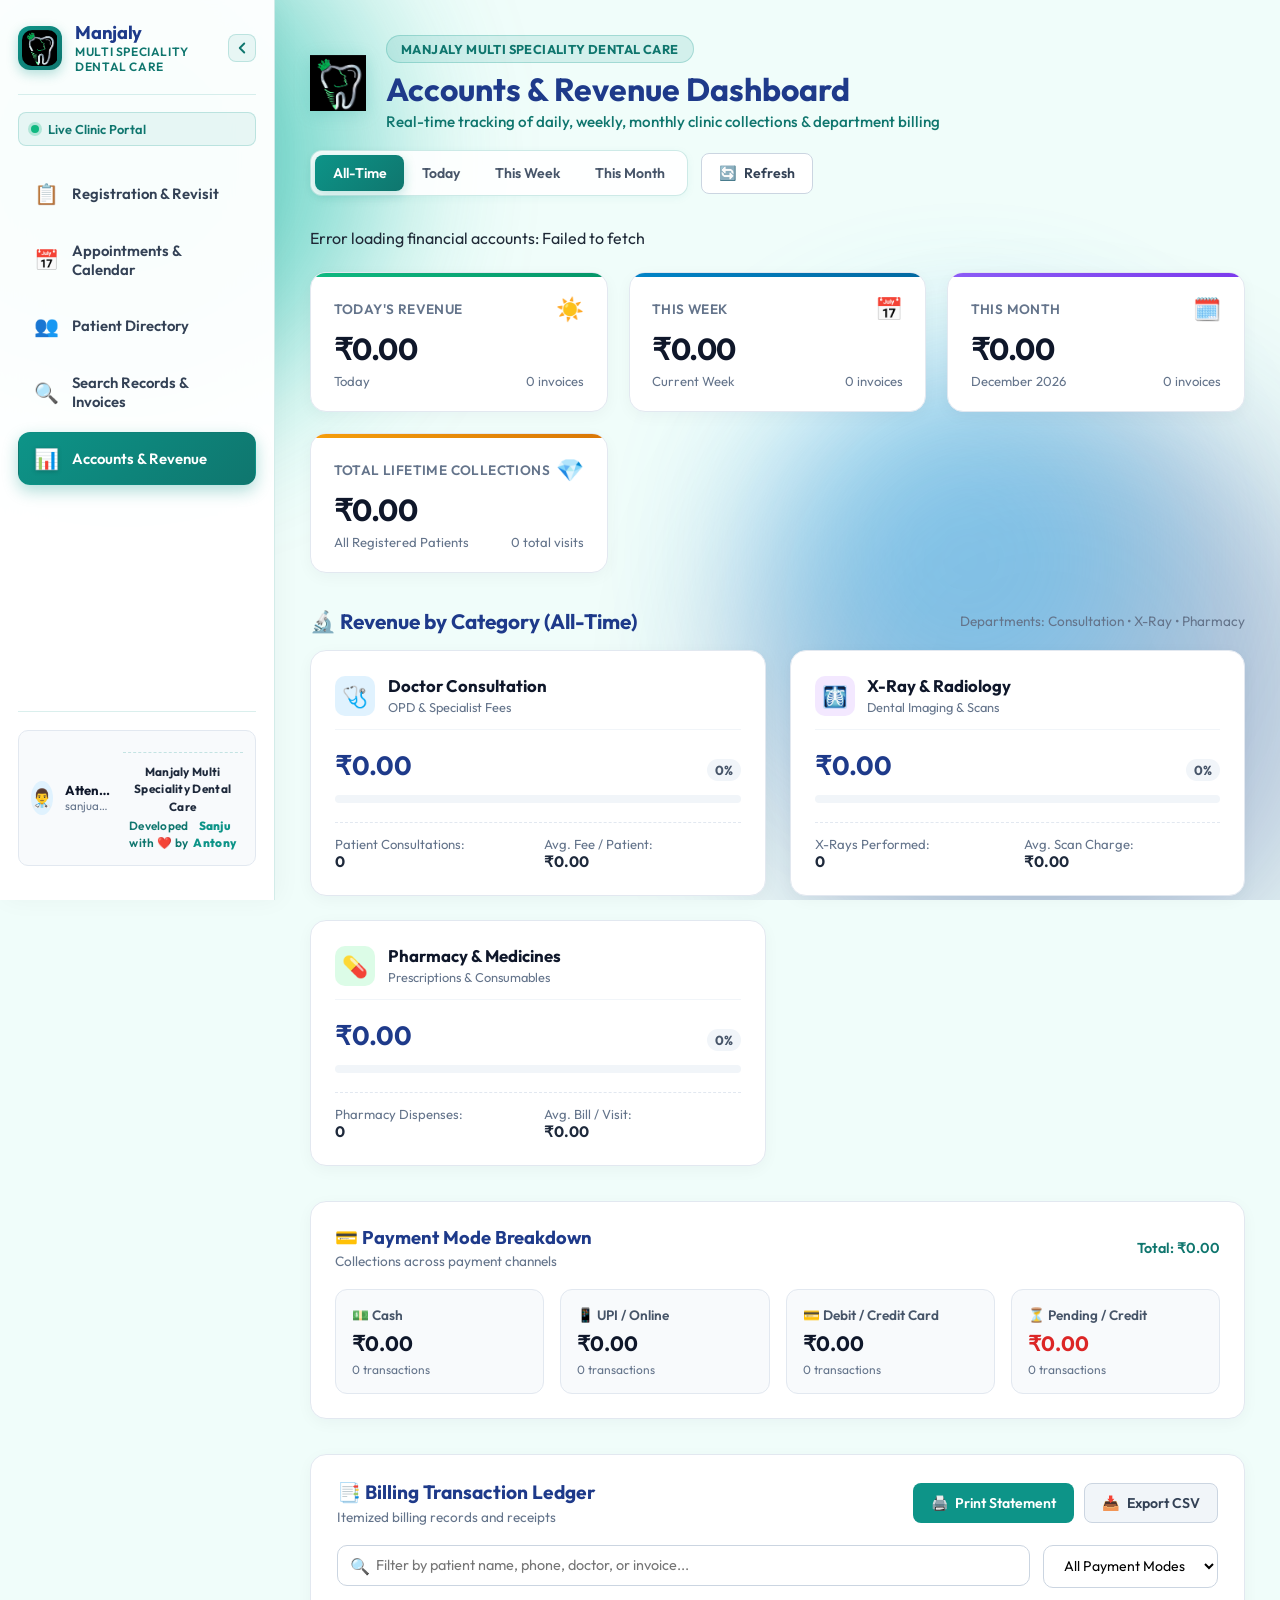
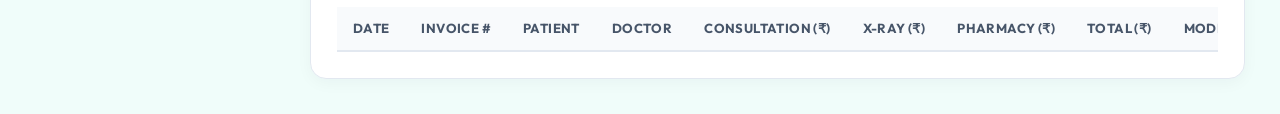
==== accounts.html @ efda59da "Upload DentalCareStore website" ====
<!DOCTYPE html>
<html lang="en">
<head>
    <meta charset="UTF-8">
    <meta name="viewport" content="width=device-width, initial-scale=1.0">
    <meta name="description" content="Accounts and Revenue Management Dashboard - Dental Care Clinic & Hospital">
    <title>Accounts & Revenue Dashboard - Dental Care Clinic</title>
    <!-- Favicon -->
    <link rel="icon" href="data:image/svg+xml,%3Csvg xmlns='http://www.w3.org/2000/svg' viewBox='0 0 24 24' fill='%230d9488'%3E%3Cpath d='M19 10.5h-5.5V5c0-.83-.67-1.5-1.5-1.5s-1.5.67-1.5 1.5v5.5H5c-.83 0-1.5.67-1.5 1.5s.67 1.5 1.5 1.5h5.5V19c0 .83.67 1.5 1.5 1.5s1.5-.67 1.5-1.5v-5.5H19c.83 0 1.5-.67 1.5-1.5s-.67-1.5-1.5-1.5z'/%3E%3C/svg%3E" type="image/svg+xml">
    
    <!-- Google Fonts -->
    <link rel="preconnect" href="https://fonts.googleapis.com">
    <link rel="preconnect" href="https://fonts.gstatic.com" crossorigin>
    <link href="https://fonts.googleapis.com/css2?family=Outfit:wght@300;400;500;600;700&display=swap" rel="stylesheet">
    
    <!-- CSS -->
    <link rel="stylesheet" href="style.css">
</head>
<body>
    <div class="background-shapes">
        <div class="shape shape-1"></div>
        <div class="shape shape-2"></div>
        <div class="shape shape-3"></div>
    </div>

    <div class="app-layout">
        <!-- Sidebar Navigation -->
        <aside class="app-sidebar" id="appSidebar">
            <div class="sidebar-brand">
                <div class="sidebar-brand-icon">
                    <img src="assets/img/logo.png" alt="Manjaly Dental Care" class="sidebar-brand-logo">
                </div>
                <div class="sidebar-brand-info">
                    <h2>Manjaly</h2>
                    <span>Multi Speciality Dental Care</span>
                </div>
                <button type="button" class="sidebar-collapse-btn" id="sidebarCollapseBtn" title="Minimize Sidebar" aria-label="Minimize sidebar">
                    <svg width="18" height="18" viewBox="0 0 24 24" fill="none" stroke="currentColor" stroke-width="2.5" stroke-linecap="round" stroke-linejoin="round"><path d="M15 18l-6-6 6-6"/></svg>
                </button>
                <button type="button" class="sidebar-close-btn" id="sidebarCloseBtn" aria-label="Close menu">&times;</button>
            </div>

            <div class="sidebar-status-pill">
                <span class="status-dot"></span>
                <span>Live Clinic Portal</span>
            </div>

            <nav class="sidebar-nav">
                <a href="index.html" class="sidebar-link" data-tooltip="Registration & Revisit">
                    <span class="nav-icon">📋</span>
                    <span>Registration & Revisit</span>
                </a>
                <a href="appointments.html" class="sidebar-link" data-tooltip="Appointments & Calendar">
                    <span class="nav-icon">📅</span>
                    <span>Appointments & Calendar</span>
                </a>
                <a href="patients.html" class="sidebar-link" data-tooltip="Patient Directory">
                    <span class="nav-icon">👥</span>
                    <span>Patient Directory</span>
                </a>
                <a href="search.html" class="sidebar-link" data-tooltip="Search Records & Invoices">
                    <span class="nav-icon">🔍</span>
                    <span>Search Records & Invoices</span>
                </a>
                <a href="accounts.html" class="sidebar-link active" data-tooltip="Accounts & Revenue">
                    <span class="nav-icon">📊</span>
                    <span>Accounts & Revenue</span>
                </a>
                <a href="pharmacy.html" class="sidebar-link" data-tooltip="Pharmacy & Stock" style="display: none !important;">
                    <span class="nav-icon">💊</span>
                    <span>Pharmacy & Stock</span>
                </a>
            </nav>

            <div class="sidebar-footer">
                <div class="sidebar-doctor-card">
                    <div class="doctor-avatar-circle">👨‍⚕️</div>
                    <div class="doctor-meta-info">
                        <div class="doc-name">Attending Doctor</div>
                        <div class="doc-email">sanjuantony01@gmail.com</div>
                    </div>
                <div class="sidebar-brand-credit">
                    <div class="credit-clinic-name">Manjaly Multi Speciality Dental Care</div>
                    <div class="credit-developer">Developed with ❤️ by <strong>Sanju Antony</strong></div>
                </div>
            </div>
        </aside>

        <!-- Mobile Top Navigation Bar -->
        <header class="mobile-top-bar">
            <button type="button" class="sidebar-toggle-btn" id="sidebarToggleBtn" aria-label="Toggle Navigation">
                <span class="hamburger-line"></span>
                <span class="hamburger-line"></span>
                <span class="hamburger-line"></span>
            </button>
            <div class="mobile-brand-title">
                <img src="assets/img/logo.png" alt="Manjaly Dental Care" class="mobile-logo-img">
                <span>Manjaly Dental Care</span>
            </div>
            <a href="search.html" class="mobile-action-link" title="Search Patients">
                <span>🔍</span> Search
            </a>
        </header>

        <div class="sidebar-overlay" id="sidebarOverlay"></div>

        <!-- Main Content Area -->
        <main class="app-main-content">
            <div class="container wide-container fade-in">
                <!-- Page Header & Period Selector -->
                <div class="accounts-header-card">
                    <div class="clinic-brand-hero" style="margin-bottom: 0;">
                        <img src="assets/img/logo.png" alt="Manjaly Multi Speciality Dental Care" class="clinic-main-logo">
                        <div class="clinic-brand-headings">
                            <span class="clinic-pill-badge">Manjaly Multi Speciality Dental Care</span>
                            <h1 style="font-size: 2rem; color: #1e3a8a; font-weight: 700; margin: 0 0 0.2rem 0;">Accounts & Revenue Dashboard</h1>
                            <p style="color: #0f766e; font-size: 0.95rem; margin: 0; font-weight: 500;">
                                Real-time tracking of daily, weekly, monthly clinic collections & department billing
                            </p>
                        </div>
                    </div>

                    <div style="display: flex; gap: 0.8rem; align-items: center; flex-wrap: wrap;">
                        <div class="period-pill-group" id="periodFilterGroup">
                            <button type="button" class="period-pill-btn active" data-period="all">All-Time</button>
                            <button type="button" class="period-pill-btn" data-period="today">Today</button>
                            <button type="button" class="period-pill-btn" data-period="week">This Week</button>
                            <button type="button" class="period-pill-btn" data-period="month">This Month</button>
                        </div>
                        <button type="button" class="btn-report-action" id="refreshAccountsBtn" style="background: white; border: 1px solid #cbd5e1; color: #334155;">
                            <span>🔄</span> Refresh
                        </button>
                    </div>
                </div>

                <!-- Loading Spinner & Notification Messages -->
                <div id="accountsLoader" style="display: none; text-align: center; margin: 2rem 0;">
                    <div class="loader-spinner" style="margin: 0 auto 0.8rem auto; width: 40px; height: 40px; border: 3px solid rgba(13, 148, 136, 0.2); border-top-color: #0d9488; border-radius: 50%; animation: spin 1s linear infinite;"></div>
                    <p style="color: #0f766e; font-weight: 600;">Calculating revenue across departments...</p>
                </div>
                <div id="accountsMessage" class="message-banner" style="display: none; margin-bottom: 1.5rem;"></div>

                <!-- 1. Four Core Revenue Metric Cards -->
                <section class="revenue-metrics-grid">
                    <!-- Daily Card -->
                    <div class="revenue-stat-card card-daily">
                        <div class="stat-card-header">
                            <span class="stat-card-title">Today's Revenue</span>
                            <span class="stat-card-icon">☀️</span>
                        </div>
                        <div class="stat-card-amount" id="dailyTotalDisplay">₹0.00</div>
                        <div class="stat-card-sub">
                            <span id="dailyDateLabel">Today</span>
                            <span id="dailyVisitsCount">0 invoices</span>
                        </div>
                    </div>

                    <!-- Weekly Card -->
                    <div class="revenue-stat-card card-weekly">
                        <div class="stat-card-header">
                            <span class="stat-card-title">This Week</span>
                            <span class="stat-card-icon">📅</span>
                        </div>
                        <div class="stat-card-amount" id="weeklyTotalDisplay">₹0.00</div>
                        <div class="stat-card-sub">
                            <span>Current Week</span>
                            <span id="weeklyVisitsCount">0 invoices</span>
                        </div>
                    </div>

                    <!-- Monthly Card -->
                    <div class="revenue-stat-card card-monthly">
                        <div class="stat-card-header">
                            <span class="stat-card-title">This Month</span>
                            <span class="stat-card-icon">🗓️</span>
                        </div>
                        <div class="stat-card-amount" id="monthlyTotalDisplay">₹0.00</div>
                        <div class="stat-card-sub">
                            <span id="monthNameLabel">Current Month</span>
                            <span id="monthlyVisitsCount">0 invoices</span>
                        </div>
                    </div>

                    <!-- All-Time Total Card -->
                    <div class="revenue-stat-card card-alltime">
                        <div class="stat-card-header">
                            <span class="stat-card-title">Total Lifetime Collections</span>
                            <span class="stat-card-icon">💎</span>
                        </div>
                        <div class="stat-card-amount" id="alltimeTotalDisplay">₹0.00</div>
                        <div class="stat-card-sub">
                            <span>All Registered Patients</span>
                            <span id="alltimeVisitsCount">0 total visits</span>
                        </div>
                    </div>
                </section>

                <!-- 2. Revenue Breakdown by Category -->
                <div style="margin-bottom: 1rem; display: flex; justify-content: space-between; align-items: center;">
                    <h2 style="font-size: 1.3rem; color: #1e3a8a; font-weight: 700; margin: 0;">
                        <span>🔬</span> Revenue by Category (<span id="activeCategoryPeriodLabel">All-Time</span>)
                    </h2>
                    <span style="font-size: 0.85rem; color: #64748b;">Departments: Consultation • X-Ray • Pharmacy</span>
                </div>

                <section class="category-revenue-grid">
                    <!-- Doctor Consultation -->
                    <div class="category-revenue-card cat-consultation">
                        <div class="cat-header">
                            <div class="cat-icon-badge">🩺</div>
                            <div class="cat-title-text">
                                <h3>Doctor Consultation</h3>
                                <span>OPD & Specialist Fees</span>
                            </div>
                        </div>
                        <div class="cat-amount-display">
                            <span class="cat-amount-val" id="catConsultationAmount">₹0.00</span>
                            <span class="cat-percent-tag" id="catConsultationPercent">0%</span>
                        </div>
                        <div class="cat-progress-bar">
                            <div class="cat-progress-fill" id="catConsultationBar" style="width: 0%;"></div>
                        </div>
                        <div class="cat-sub-details">
                            <div class="cat-sub-item">
                                <span>Patient Consultations:</span>
                                <strong id="catConsultationCount">0</strong>
                            </div>
                            <div class="cat-sub-item">
                                <span>Avg. Fee / Patient:</span>
                                <strong id="catConsultationAvg">₹0.00</strong>
                            </div>
                        </div>
                    </div>

                    <!-- X-Ray & Diagnostics -->
                    <div class="category-revenue-card cat-xray">
                        <div class="cat-header">
                            <div class="cat-icon-badge">🩻</div>
                            <div class="cat-title-text">
                                <h3>X-Ray & Radiology</h3>
                                <span>Dental Imaging & Scans</span>
                            </div>
                        </div>
                        <div class="cat-amount-display">
                            <span class="cat-amount-val" id="catXrayAmount">₹0.00</span>
                            <span class="cat-percent-tag" id="catXrayPercent">0%</span>
                        </div>
                        <div class="cat-progress-bar">
                            <div class="cat-progress-fill" id="catXrayBar" style="width: 0%;"></div>
                        </div>
                        <div class="cat-sub-details">
                            <div class="cat-sub-item">
                                <span>X-Rays Performed:</span>
                                <strong id="catXrayCount">0</strong>
                            </div>
                            <div class="cat-sub-item">
                                <span>Avg. Scan Charge:</span>
                                <strong id="catXrayAvg">₹0.00</strong>
                            </div>
                        </div>
                    </div>

                    <!-- Pharmacy & Medicines -->
                    <div class="category-revenue-card cat-pharmacy">
                        <div class="cat-header">
                            <div class="cat-icon-badge">💊</div>
                            <div class="cat-title-text">
                                <h3>Pharmacy & Medicines</h3>
                                <span>Prescriptions & Consumables</span>
                            </div>
                        </div>
                        <div class="cat-amount-display">
                            <span class="cat-amount-val" id="catPharmacyAmount">₹0.00</span>
                            <span class="cat-percent-tag" id="catPharmacyPercent">0%</span>
                        </div>
                        <div class="cat-progress-bar">
                            <div class="cat-progress-fill" id="catPharmacyBar" style="width: 0%;"></div>
                        </div>
                        <div class="cat-sub-details">
                            <div class="cat-sub-item">
                                <span>Pharmacy Dispenses:</span>
                                <strong id="catPharmacyCount">0</strong>
                            </div>
                            <div class="cat-sub-item">
                                <span>Avg. Bill / Visit:</span>
                                <strong id="catPharmacyAvg">₹0.00</strong>
                            </div>
                        </div>
                    </div>
                </section>

                <!-- 3. Payment Mode Breakdown -->
                <section class="payment-modes-card">
                    <div style="display: flex; justify-content: space-between; align-items: center; flex-wrap: wrap;">
                        <div>
                            <h3 style="font-size: 1.15rem; color: #1e3a8a; font-weight: 700; margin: 0 0 0.2rem 0;">
                                💳 Payment Mode Breakdown
                            </h3>
                            <p style="color: #64748b; font-size: 0.85rem; margin: 0;">Collections across payment channels</p>
                        </div>
                        <div style="font-size: 0.9rem; font-weight: 600; color: #0f766e;" id="totalPaymentModeSum">
                            Total: ₹0.00
                        </div>
                    </div>

                    <div class="payment-modes-grid">
                        <div class="payment-mode-pill">
                            <span class="mode-title">💵 Cash</span>
                            <span class="mode-amount" id="payCashAmount">₹0.00</span>
                            <span style="font-size: 0.75rem; color: #64748b;" id="payCashCount">0 transactions</span>
                        </div>
                        <div class="payment-mode-pill">
                            <span class="mode-title">📱 UPI / Online</span>
                            <span class="mode-amount" id="payUpiAmount">₹0.00</span>
                            <span style="font-size: 0.75rem; color: #64748b;" id="payUpiCount">0 transactions</span>
                        </div>
                        <div class="payment-mode-pill">
                            <span class="mode-title">💳 Debit / Credit Card</span>
                            <span class="mode-amount" id="payCardAmount">₹0.00</span>
                            <span style="font-size: 0.75rem; color: #64748b;" id="payCardCount">0 transactions</span>
                        </div>
                        <div class="payment-mode-pill">
                            <span class="mode-title">⏳ Pending / Credit</span>
                            <span class="mode-amount" id="payPendingAmount" style="color: #dc2626;">₹0.00</span>
                            <span style="font-size: 0.75rem; color: #64748b;" id="payPendingCount">0 transactions</span>
                        </div>
                    </div>
                </section>

                <!-- 4. Detailed Transaction Ledger & Financial Audit -->
                <section class="ledger-card">
                    <div class="ledger-toolbar">
                        <div>
                            <h3 style="font-size: 1.2rem; color: #1e3a8a; font-weight: 700; margin: 0 0 0.2rem 0;">
                                📑 Billing Transaction Ledger
                            </h3>
                            <p style="color: #64748b; font-size: 0.85rem; margin: 0;">Itemized billing records and receipts</p>
                        </div>

                        <div class="ledger-btn-group">
                            <button type="button" class="btn-report-action btn-report-print" id="printReportBtn">
                                <span>🖨️</span> Print Statement
                            </button>
                            <button type="button" class="btn-report-action btn-report-export" id="exportCsvBtn">
                                <span>📥</span> Export CSV
                            </button>
                        </div>
                    </div>

                    <div style="display: flex; gap: 0.8rem; margin-bottom: 1.2rem; flex-wrap: wrap;">
                        <div class="ledger-search-box">
                            <span class="search-icon">🔍</span>
                            <input type="text" id="ledgerSearchInput" placeholder="Filter by patient name, phone, doctor, or invoice...">
                        </div>
                        <select id="paymentFilterSelect" style="padding: 0.65rem 1rem; border: 1px solid #cbd5e1; border-radius: 10px; font-family: inherit; font-size: 0.88rem; outline: none; background: white;">
                            <option value="all">All Payment Modes</option>
                            <option value="cash">Cash</option>
                            <option value="upi">UPI / Online</option>
                            <option value="card">Card</option>
                            <option value="pending">Pending</option>
                        </select>
                    </div>

                    <div class="table-responsive">
                        <table class="data-table" id="ledgerTable">
                            <thead>
                                <tr>
                                    <th>Date</th>
                                    <th>Invoice #</th>
                                    <th>Patient</th>
                                    <th>Doctor</th>
                                    <th class="amount-col">Consultation (₹)</th>
                                    <th class="amount-col">X-Ray (₹)</th>
                                    <th class="amount-col">Pharmacy (₹)</th>
                                    <th class="amount-col">Total (₹)</th>
                                    <th>Mode</th>
                                    <th>Action</th>
                                </tr>
                            </thead>
                            <tbody id="ledgerTableBody">
                                <!-- Transactions injected here -->
                            </tbody>
                        </table>
                    </div>
                </section>
            </div>
        </main>
    </div>

    <!-- Scripts -->
    <script src="sidebar.js"></script>
    <script src="accounts.js"></script>
</body>
</html>
---- style.css ----
:root {
    --primary-color: #0d9488; /* Teal */
    --primary-light: #14b8a6;
    --primary-dark: #0f766e;
    --secondary-color: #1e3a8a; /* Deep Blue */
    --text-main: #1f2937;
    --text-muted: #6b7280;
    --bg-main: #f0fdfa; /* Very light teal/mint background */
    --white: #ffffff;
    --error: #ef4444;
    --success: #10b981;
    --glass-bg: rgba(255, 255, 255, 0.7);
    --glass-border: rgba(255, 255, 255, 0.5);
    --glass-shadow: 0 8px 32px rgba(13, 148, 136, 0.1);
}

* {
    margin: 0;
    padding: 0;
    box-sizing: border-box;
}

body {
    font-family: 'Outfit', sans-serif;
    background-color: var(--bg-main);
    color: var(--text-main);
    min-height: 100vh;
    margin: 0;
    padding: 0;
    position: relative;
    overflow-x: hidden;
}

/* Background animated shapes */
.background-shapes {
    position: fixed;
    top: 0;
    left: 0;
    width: 100vw;
    height: 100vh;
    z-index: -1;
    overflow: hidden;
}

.shape {
    position: absolute;
    filter: blur(80px);
    opacity: 0.6;
    border-radius: 50%;
    animation: float 20s infinite ease-in-out alternate;
}

.shape-1 {
    top: -10%;
    left: -10%;
    width: 500px;
    height: 500px;
    background: var(--primary-light);
    animation-delay: 0s;
}

.shape-2 {
    bottom: -10%;
    right: -5%;
    width: 600px;
    height: 600px;
    background: var(--secondary-color);
    animation-delay: -5s;
    opacity: 0.3;
}

.shape-3 {
    top: 40%;
    left: 60%;
    width: 400px;
    height: 400px;
    background: #38bdf8;
    animation-delay: -10s;
    opacity: 0.4;
}

@keyframes float {
    0% { transform: translate(0, 0) scale(1); }
    100% { transform: translate(50px, 50px) scale(1.1); }
}

.container {
    width: 100%;
    max-width: 800px;
    z-index: 1;
}

.fade-in {
    animation: fadeIn 0.8s ease-out forwards;
}

@keyframes fadeIn {
    from { opacity: 0; transform: translateY(20px); }
    to { opacity: 1; transform: translateY(0); }
}

.header {
    text-align: center;
    margin-bottom: 2rem;
}

.header-badge {
    display: inline-flex;
    align-items: center;
    gap: 0.5rem;
    background: rgba(13, 148, 136, 0.12);
    color: var(--primary-dark);
    padding: 0.45rem 1.1rem;
    border-radius: 50px;
    font-size: 0.9rem;
    font-weight: 600;
    margin-bottom: 0.85rem;
    border: 1px solid rgba(13, 148, 136, 0.25);
    backdrop-filter: blur(8px);
    box-shadow: 0 2px 8px rgba(13, 148, 136, 0.08);
}

.badge-icon {
    font-size: 1rem;
}

/* Manjaly Multi Speciality Dental Care - Logo & Brand Display */
.logo,
.clinic-main-logo {
    display: inline-block !important;
    height: 56px;
    width: auto;
    max-width: 170px;
    object-fit: contain;
    filter: drop-shadow(0 3px 8px rgba(13, 148, 136, 0.18));
    transition: transform 0.25s ease;
}

.clinic-main-logo:hover {
    transform: scale(1.03);
}

.clinic-brand-hero {
    display: flex;
    align-items: center;
    gap: 1.25rem;
    margin-bottom: 0.85rem;
    flex-wrap: wrap;
}

.clinic-brand-headings {
    display: flex;
    flex-direction: column;
}

.clinic-pill-badge {
    display: inline-flex;
    align-items: center;
    gap: 0.4rem;
    background: rgba(13, 148, 136, 0.12);
    color: #0f766e;
    padding: 0.32rem 0.9rem;
    border-radius: 50px;
    font-size: 0.8rem;
    font-weight: 700;
    margin-bottom: 0.35rem;
    border: 1px solid rgba(13, 148, 136, 0.25);
    letter-spacing: 0.4px;
    text-transform: uppercase;
    width: fit-content;
}

.sidebar-brand-logo {
    width: 36px;
    height: 36px;
    object-fit: contain;
    border-radius: 10px;
    display: block;
}

.mobile-logo-img {
    width: 28px;
    height: 28px;
    object-fit: contain;
    border-radius: 6px;
    display: inline-block;
    vertical-align: middle;
}

.inv-brand-logo-img {
    height: 50px;
    max-width: 160px;
    object-fit: contain;
    margin: 0 auto 0.5rem auto;
    display: block;
}

.header-text h1 {
    font-size: 2.2rem;
    font-weight: 700;
    color: var(--secondary-color);
    margin-bottom: 0.5rem;
    letter-spacing: -0.5px;
}

.header-text p {
    font-size: 1.1rem;
    color: var(--primary-dark);
    font-weight: 500;
}

.glass-panel {
    background: var(--glass-bg);
    backdrop-filter: blur(16px);
    -webkit-backdrop-filter: blur(16px);
    border: 1px solid var(--glass-border);
    border-radius: 24px;
    padding: 2.5rem;
    box-shadow: var(--glass-shadow);
}

.form-section {
    margin-bottom: 2.5rem;
}

.form-section h2 {
    font-size: 1.3rem;
    color: var(--secondary-color);
    margin-bottom: 1.5rem;
    display: flex;
    align-items: center;
    gap: 0.5rem;
    border-bottom: 2px solid rgba(13, 148, 136, 0.2);
    padding-bottom: 0.8rem;
}

.form-section .icon {
    font-size: 1.5rem;
}

.input-grid {
    display: grid;
    grid-template-columns: 1fr 1fr;
    gap: 1.5rem;
}

.input-group {
    position: relative;
    display: flex;
    flex-direction: column;
}

.input-group.full-width {
    grid-column: 1 / -1;
}

.input-group input,
.input-group select,
.input-group textarea {
    width: 100%;
    padding: 1.2rem 1rem 0.4rem 1rem;
    font-family: inherit;
    font-size: 1rem;
    color: var(--text-main);
    background: rgba(255, 255, 255, 0.8);
    border: 2px solid rgba(255, 255, 255, 0.5);
    border-radius: 12px;
    outline: none;
    transition: all 0.3s ease;
    box-shadow: 0 2px 4px rgba(0,0,0,0.02);
}

.input-group textarea {
    padding-top: 1.5rem;
    resize: vertical;
    min-height: 100px;
}

.input-group input:focus,
.input-group select:focus,
.input-group textarea:focus {
    border-color: var(--primary-light);
    background: var(--white);
    box-shadow: 0 4px 12px rgba(13, 148, 136, 0.15);
}

.input-group label {
    position: absolute;
    top: 50%;
    left: 1rem;
    transform: translateY(-50%);
    font-size: 1rem;
    color: var(--text-muted);
    pointer-events: none;
    transition: all 0.25s ease;
}

.input-group textarea ~ label {
    top: 1.5rem;
    transform: none;
}

/* Floating label magic */
.input-group input:focus ~ label,
.input-group input:not(:placeholder-shown) ~ label,
.input-group textarea:focus ~ label,
.input-group textarea:not(:placeholder-shown) ~ label,
.input-group select ~ label,
.active-label {
    top: 0.35rem;
    transform: none !important;
    font-size: 0.75rem;
    color: var(--primary-color);
    font-weight: 600;
}

.input-group select {
    padding-top: 1.4rem;
    padding-bottom: 0.4rem;
}

.form-actions {
    margin-top: 2rem;
    display: flex;
    justify-content: center;
}

.submit-btn {
    background: linear-gradient(135deg, var(--primary-color), var(--primary-dark));
    color: var(--white);
    font-size: 1.1rem;
    font-weight: 600;
    font-family: inherit;
    border: none;
    border-radius: 50px;
    padding: 1rem 2.5rem;
    cursor: pointer;
    position: relative;
    overflow: hidden;
    transition: all 0.3s ease;
    box-shadow: 0 8px 20px rgba(13, 148, 136, 0.3);
    display: flex;
    justify-content: center;
    align-items: center;
    min-width: 200px;
}

.submit-btn:hover {
    transform: translateY(-2px);
    box-shadow: 0 10px 25px rgba(13, 148, 136, 0.4);
}

.submit-btn:active {
    transform: translateY(1px);
}

.submit-btn:disabled {
    background: var(--text-muted);
    cursor: not-allowed;
    transform: none;
    box-shadow: none;
}

.loader {
    width: 20px;
    height: 20px;
    border: 3px solid rgba(255,255,255,0.3);
    border-radius: 50%;
    border-top-color: var(--white);
    animation: spin 1s ease-in-out infinite;
}

@keyframes spin {
    to { transform: rotate(360deg); }
}

/* Toast Notification System */
.toast-container {
    position: fixed;
    top: 24px;
    right: 24px;
    z-index: 9999;
    display: flex;
    flex-direction: column;
    gap: 12px;
    pointer-events: none;
    max-width: 420px;
    width: calc(100% - 48px);
}

.toast-item {
    pointer-events: auto;
    background: #ffffff;
    border-radius: 14px;
    padding: 1rem 1.2rem;
    box-shadow: 0 12px 36px rgba(15, 23, 42, 0.16), 0 2px 8px rgba(13, 148, 136, 0.08);
    border: 1px solid rgba(13, 148, 136, 0.2);
    display: flex;
    align-items: flex-start;
    gap: 0.85rem;
    position: relative;
    overflow: hidden;
    animation: toastSlideIn 0.35s cubic-bezier(0.16, 1, 0.3, 1) forwards;
    transition: all 0.25s ease;
}

@keyframes toastSlideIn {
    from { opacity: 0; transform: translateX(50px) scale(0.95); }
    to { opacity: 1; transform: translateX(0) scale(1); }
}

.toast-item.closing {
    opacity: 0;
    transform: translateX(30px) scale(0.95);
}

.toast-icon {
    width: 36px;
    height: 36px;
    border-radius: 10px;
    display: flex;
    align-items: center;
    justify-content: center;
    font-size: 1.2rem;
    flex-shrink: 0;
}

.toast-item.success .toast-icon {
    background: #dcfce7;
    color: #16a34a;
}

.toast-item.error .toast-icon {
    background: #fee2e2;
    color: #dc2626;
}

.toast-body {
    flex: 1;
}

.toast-title {
    font-size: 0.95rem;
    font-weight: 700;
    color: #0f172a;
    margin-bottom: 2px;
}

.toast-msg {
    font-size: 0.84rem;
    color: #475569;
    line-height: 1.35;
}

.toast-close-btn {
    background: none;
    border: none;
    color: #94a3b8;
    font-size: 1.2rem;
    cursor: pointer;
    padding: 0 4px;
    line-height: 1;
}
.toast-close-btn:hover { color: #334155; }

.toast-progress {
    position: absolute;
    bottom: 0;
    left: 0;
    height: 3px;
    background: linear-gradient(90deg, #0d9488, #10b981);
    width: 100%;
    animation: toastTimer 5s linear forwards;
}

@keyframes toastTimer {
    from { width: 100%; }
    to { width: 0%; }
}

/* In-Page Celebratory Success Banner */
.form-success-banner {
    display: none;
    margin-bottom: 2rem;
    animation: bounceIn 0.5s cubic-bezier(0.16, 1, 0.3, 1) forwards;
}

@keyframes bounceIn {
    from { opacity: 0; transform: translateY(-16px) scale(0.98); }
    to { opacity: 1; transform: translateY(0) scale(1); }
}

.form-success-banner.active {
    display: block;
}

.success-banner-card {
    background: linear-gradient(135deg, #f0fdf4 0%, #ecfdf5 100%);
    border: 2px solid #86efac;
    border-radius: 18px;
    padding: 1.6rem;
    box-shadow: 0 10px 30px rgba(16, 185, 129, 0.12);
    position: relative;
}

.success-banner-header {
    display: flex;
    align-items: center;
    gap: 1rem;
    margin-bottom: 1rem;
}

.success-check-circle {
    width: 48px;
    height: 48px;
    border-radius: 50%;
    background: #10b981;
    color: #ffffff;
    display: flex;
    align-items: center;
    justify-content: center;
    font-size: 1.6rem;
    box-shadow: 0 6px 16px rgba(16, 185, 129, 0.35);
    flex-shrink: 0;
}

.success-banner-header h3 {
    font-size: 1.25rem;
    font-weight: 700;
    color: #14532d;
    margin: 0;
}

.success-banner-header p {
    font-size: 0.88rem;
    color: #15803d;
    margin: 2px 0 0 0;
}

.success-details-chips {
    display: flex;
    flex-wrap: wrap;
    gap: 0.6rem;
    margin-bottom: 1.2rem;
}

.success-chip {
    background: #ffffff;
    border: 1px solid #bbf7d0;
    padding: 0.4rem 0.85rem;
    border-radius: 20px;
    font-size: 0.82rem;
    color: #166534;
    font-weight: 600;
}

.success-chip strong {
    color: #0f172a;
}

.success-actions-row {
    display: flex;
    gap: 0.75rem;
    flex-wrap: wrap;
    padding-top: 0.75rem;
    border-top: 1px dashed #bbf7d0;
}

.success-btn {
    display: inline-flex;
    align-items: center;
    gap: 0.45rem;
    padding: 0.6rem 1.2rem;
    border-radius: 10px;
    font-size: 0.88rem;
    font-weight: 600;
    text-decoration: none;
    cursor: pointer;
    border: none;
    transition: all 0.2s ease;
}

.success-btn.primary {
    background: #0d9488;
    color: #ffffff;
    box-shadow: 0 4px 12px rgba(13, 148, 136, 0.25);
}
.success-btn.primary:hover {
    background: #0f766e;
    transform: translateY(-1px);
}

.success-btn.secondary {
    background: #ffffff;
    color: #1e293b;
    border: 1px solid #cbd5e1;
}
.success-btn.secondary:hover {
    background: #f1f5f9;
}

/* Preset Charge Chips & Helpers */
.charge-presets-row {
    display: flex;
    gap: 0.5rem;
    flex-wrap: wrap;
    margin-top: 0.45rem;
}

.preset-chip {
    background: rgba(13, 148, 136, 0.08);
    border: 1px solid rgba(13, 148, 136, 0.2);
    color: var(--primary-dark);
    padding: 0.25rem 0.65rem;
    border-radius: 12px;
    font-size: 0.75rem;
    font-weight: 600;
    cursor: pointer;
    transition: all 0.18s ease;
}

.preset-chip:hover {
    background: var(--primary-color);
    color: white;
    transform: scale(1.04);
}

.dob-age-badge {
    position: absolute;
    right: 12px;
    top: 50%;
    transform: translateY(-50%);
    background: #dcfce7;
    color: #15803d;
    font-size: 0.76rem;
    font-weight: 700;
    padding: 3px 8px;
    border-radius: 10px;
    display: none;
    pointer-events: none;
}



/* ==========================================================================
   PATIENT SEARCH & CLINICAL RECORDS - COMPREHENSIVE UI SYSTEM
   ========================================================================== */

/* Search Command Section */
.search-section {
    background: rgba(255, 255, 255, 0.95);
    backdrop-filter: blur(12px);
    border: 1.5px solid rgba(13, 148, 136, 0.22);
    border-radius: 22px;
    padding: 1.8rem 2rem;
    box-shadow: 0 10px 30px rgba(15, 23, 42, 0.05), 0 2px 8px rgba(13, 148, 136, 0.06);
    margin-bottom: 1.8rem;
    transition: all 0.25s ease;
}

.search-section-header {
    display: flex;
    align-items: center;
    gap: 1.1rem;
    margin-bottom: 1.2rem;
}

.search-section-badge {
    width: 52px;
    height: 52px;
    border-radius: 16px;
    background: linear-gradient(135deg, rgba(13, 148, 136, 0.14) 0%, rgba(20, 184, 166, 0.22) 100%);
    color: #0d9488;
    font-size: 1.7rem;
    display: flex;
    align-items: center;
    justify-content: center;
    flex-shrink: 0;
    box-shadow: 0 4px 14px rgba(13, 148, 136, 0.15);
}

.search-section-titles h2 {
    font-size: 1.45rem;
    font-weight: 800;
    color: #0f172a;
    margin: 0 0 0.25rem 0;
    letter-spacing: -0.3px;
}

.search-hint {
    font-size: 0.9rem;
    color: #64748b;
    margin: 0;
    line-height: 1.5;
}

.search-hint strong {
    color: #0f766e;
    font-weight: 700;
}

.search-hint code {
    background: #f1f5f9;
    color: #0f766e;
    padding: 2px 6px;
    border-radius: 6px;
    font-size: 0.82rem;
    font-weight: 700;
}

/* Modern Search Box */
.search-box-wrapper {
    display: flex;
    align-items: center;
    gap: 0.75rem;
    background: #ffffff;
    border: 1.8px solid #cbd5e1;
    border-radius: 16px;
    padding: 0.35rem 0.45rem 0.35rem 0.6rem;
    box-shadow: 0 4px 16px rgba(15, 23, 42, 0.04);
    transition: all 0.25s cubic-bezier(0.16, 1, 0.3, 1);
    margin-bottom: 1.1rem;
}

.search-box-wrapper:focus-within {
    border-color: #0d9488;
    box-shadow: 0 0 0 4px rgba(13, 148, 136, 0.16), 0 8px 24px rgba(13, 148, 136, 0.1);
}

.search-input-inner {
    position: relative;
    flex: 1;
    display: flex;
    align-items: center;
}

.search-icon-prefix {
    position: absolute;
    left: 0.75rem;
    font-size: 1.25rem;
    color: #94a3b8;
    pointer-events: none;
    line-height: 1;
}

#searchQuery {
    width: 100%;
    border: none;
    background: transparent;
    padding: 0.85rem 2.8rem 0.85rem 2.8rem;
    font-size: 1.02rem;
    font-weight: 500;
    color: #0f172a;
    font-family: inherit;
    outline: none;
}

#searchQuery::placeholder {
    color: #94a3b8;
    font-weight: 400;
}

.search-clear-btn {
    position: absolute;
    right: 0.6rem;
    width: 28px;
    height: 28px;
    border-radius: 50%;
    border: none;
    background: #f1f5f9;
    color: #64748b;
    font-size: 1.2rem;
    font-weight: 700;
    display: flex;
    align-items: center;
    justify-content: center;
    cursor: pointer;
    line-height: 1;
    transition: all 0.2s ease;
}

.search-clear-btn:hover {
    background: #e2e8f0;
    color: #ef4444;
}

.search-submit-btn {
    background: linear-gradient(135deg, #0d9488 0%, #0f766e 100%);
    color: #ffffff;
    border: none;
    padding: 0.85rem 1.8rem;
    border-radius: 12px;
    font-size: 0.98rem;
    font-weight: 700;
    cursor: pointer;
    display: inline-flex;
    align-items: center;
    justify-content: center;
    gap: 0.5rem;
    white-space: nowrap;
    box-shadow: 0 4px 14px rgba(13, 148, 136, 0.32);
    transition: all 0.2s cubic-bezier(0.16, 1, 0.3, 1);
}

.search-submit-btn:hover {
    background: linear-gradient(135deg, #0f766e 0%, #115e59 100%);
    transform: translateY(-2px);
    box-shadow: 0 6px 20px rgba(13, 148, 136, 0.42);
}

.search-submit-btn:active {
    transform: translateY(0);
}

.search-submit-btn:disabled {
    opacity: 0.7;
    cursor: not-allowed;
    transform: none;
}

/* Filter Chips Bar */
.search-filters-bar {
    display: flex;
    align-items: center;
    gap: 0.75rem;
    flex-wrap: wrap;
    margin-bottom: 0.85rem;
}

.filter-label {
    font-size: 0.82rem;
    font-weight: 700;
    color: #64748b;
    text-transform: uppercase;
    letter-spacing: 0.5px;
}

.filter-chips-group {
    display: flex;
    gap: 0.45rem;
    flex-wrap: wrap;
}

.search-filter-chip {
    background: #f8fafc;
    border: 1px solid #cbd5e1;
    color: #475569;
    padding: 0.38rem 0.95rem;
    border-radius: 20px;
    font-size: 0.82rem;
    font-weight: 600;
    cursor: pointer;
    transition: all 0.18s ease;
    display: inline-flex;
    align-items: center;
    gap: 0.4rem;
}

.search-filter-chip:hover {
    background: #f1f5f9;
    border-color: #0d9488;
    color: #0f766e;
}

.search-filter-chip.active {
    background: #0d9488;
    color: #ffffff;
    border-color: #0d9488;
    box-shadow: 0 2px 8px rgba(13, 148, 136, 0.28);
}

.chip-dot {
    width: 6px;
    height: 6px;
    border-radius: 50%;
    background: #ffffff;
    display: inline-block;
}

/* Recent Searches & Quick Lookup */
.recent-searches-box,
.quick-suggestions-box {
    display: flex;
    align-items: center;
    gap: 0.65rem;
    flex-wrap: wrap;
    margin-top: 0.65rem;
    padding-top: 0.65rem;
    border-top: 1px dashed #e2e8f0;
}

.recent-searches-label,
.quick-sugg-label {
    font-size: 0.78rem;
    font-weight: 700;
    color: #64748b;
    white-space: nowrap;
}

.recent-chips-wrap,
.quick-sugg-wrap {
    display: flex;
    gap: 0.4rem;
    flex-wrap: wrap;
}

.recent-chip {
    background: #f8fafc;
    border: 1px solid #cbd5e1;
    color: #334155;
    font-size: 0.78rem;
    font-weight: 600;
    padding: 0.28rem 0.75rem;
    border-radius: 14px;
    cursor: pointer;
    transition: all 0.18s ease;
}

.recent-chip:hover {
    background: #e0f2fe;
    color: #0369a1;
    border-color: #38bdf8;
    transform: translateY(-1px);
}

.quick-sugg-chip {
    background: #f0fdf4;
    border: 1px solid #bbf7d0;
    color: #166534;
    font-size: 0.78rem;
    font-weight: 600;
    padding: 0.28rem 0.75rem;
    border-radius: 14px;
    cursor: pointer;
    transition: all 0.18s ease;
    display: inline-flex;
    align-items: center;
    gap: 0.35rem;
}

.quick-sugg-chip:hover {
    background: #dcfce7;
    border-color: #86efac;
    transform: translateY(-1px);
    box-shadow: 0 2px 6px rgba(16, 185, 129, 0.15);
}

.quick-chip-phone {
    color: #15803d;
    font-size: 0.72rem;
    opacity: 0.85;
}

/* Search Status Message */
.search-message {
    margin-top: 0.9rem;
    padding: 0.75rem 1rem;
    border-radius: 12px;
    font-size: 0.88rem;
    font-weight: 600;
    display: none;
    animation: fadeIn 0.3s ease;
}

.search-message.success {
    background: #f0fdf4;
    color: #166534;
    border: 1px solid #bbf7d0;
}

.search-message.error {
    background: #fef2f2;
    color: #991b1b;
    border: 1px solid #fecaca;
}

/* Search Skeleton Loader */
.search-skeleton {
    padding: 2.5rem 1rem;
    text-align: center;
    background: rgba(255, 255, 255, 0.8);
    border-radius: 18px;
    border: 1px dashed #cbd5e1;
    margin: 1.5rem 0;
}

.skeleton-spinner {
    width: 42px;
    height: 42px;
    border: 4px solid #ccfbf1;
    border-top-color: #0d9488;
    border-radius: 50%;
    margin: 0 auto 1rem auto;
    animation: spin 0.8s linear infinite;
}

.skeleton-text {
    font-size: 1rem;
    font-weight: 700;
    color: #1e293b;
    margin: 0 0 0.3rem 0;
}

.skeleton-sub {
    font-size: 0.85rem;
    color: #64748b;
}

/* Results Toolbar */
.search-results-container {
    animation: fadeIn 0.4s ease-out forwards;
}

.search-results-toolbar {
    display: flex;
    justify-content: space-between;
    align-items: center;
    margin-bottom: 1.2rem;
    flex-wrap: wrap;
    gap: 0.8rem;
    padding: 0.4rem 0.2rem;
}

.verified-record-tag {
    font-size: 0.92rem;
    font-weight: 800;
    color: #0f766e;
    display: flex;
    align-items: center;
    gap: 0.5rem;
}

.pulse-status-dot {
    width: 9px;
    height: 9px;
    border-radius: 50%;
    background: #10b981;
    box-shadow: 0 0 0 3px rgba(16, 185, 129, 0.25);
    animation: pulseDot 2s infinite;
}

@keyframes pulseDot {
    0% { transform: scale(0.95); box-shadow: 0 0 0 0 rgba(16, 185, 129, 0.7); }
    70% { transform: scale(1); box-shadow: 0 0 0 8px rgba(16, 185, 129, 0); }
    100% { transform: scale(0.95); box-shadow: 0 0 0 0 rgba(16, 185, 129, 0); }
}

.toolbar-actions-group {
    display: flex;
    gap: 0.6rem;
    flex-wrap: wrap;
}

.record-top-btn {
    display: inline-flex;
    align-items: center;
    gap: 0.45rem;
    padding: 0.55rem 1.15rem;
    border-radius: 10px;
    font-size: 0.88rem;
    font-weight: 700;
    text-decoration: none;
    cursor: pointer;
    border: none;
    transition: all 0.2s ease;
}

.record-top-btn.primary {
    background: #0d9488;
    color: #ffffff;
    box-shadow: 0 4px 12px rgba(13, 148, 136, 0.25);
}

.record-top-btn.primary:hover {
    background: #0f766e;
    transform: translateY(-1px);
}

.record-top-btn.secondary {
    background: #ffffff;
    color: #0f766e;
    border: 1.5px solid #0d9488;
}

.record-top-btn.secondary:hover {
    background: #f0fdfa;
}

/* Multi-Patient Selector Bar */
.patient-selector-bar {
    background: linear-gradient(135deg, #f0fdfa 0%, #ecfdf5 100%);
    border: 1.5px solid #0d9488;
    border-radius: 16px;
    padding: 1.2rem 1.4rem;
    margin-bottom: 1.5rem;
    box-shadow: 0 6px 20px rgba(13, 148, 136, 0.08);
}

.selector-notice-header {
    display: flex;
    align-items: flex-start;
    gap: 0.6rem;
    margin-bottom: 0.75rem;
    font-size: 0.88rem;
    color: #0f766e;
}

.selector-notice-header strong {
    color: #115e59;
}

.selector-notice-header span {
    display: block;
    color: #475569;
    font-size: 0.82rem;
    margin-top: 2px;
}

.selector-pills-row {
    display: flex;
    gap: 0.5rem;
    flex-wrap: wrap;
}

/* Patient Summary Hero Card */
.patient-summary-hero {
    background: linear-gradient(135deg, #ffffff 0%, #f0fdfa 60%, #e6fffa 100%);
    border: 1.5px solid rgba(13, 148, 136, 0.28);
    border-radius: 22px;
    padding: 1.8rem;
    margin-bottom: 1.8rem;
    display: flex;
    align-items: center;
    justify-content: space-between;
    flex-wrap: wrap;
    gap: 1.5rem;
    box-shadow: 0 10px 30px rgba(15, 23, 42, 0.05), 0 2px 8px rgba(13, 148, 136, 0.08);
    position: relative;
    overflow: hidden;
}

.patient-summary-hero::before {
    content: '';
    position: absolute;
    top: -50px;
    right: -50px;
    width: 140px;
    height: 140px;
    border-radius: 50%;
    background: radial-gradient(circle, rgba(13, 148, 136, 0.08) 0%, transparent 70%);
    pointer-events: none;
}

.patient-hero-left {
    display: flex;
    align-items: center;
    gap: 1.25rem;
}

.patient-hero-avatar-wrap {
    position: relative;
}

.patient-hero-avatar {
    width: 66px;
    height: 66px;
    border-radius: 20px;
    background: linear-gradient(135deg, #0d9488 0%, #0f766e 100%);
    color: white;
    font-size: 2.1rem;
    display: flex;
    align-items: center;
    justify-content: center;
    box-shadow: 0 8px 24px rgba(13, 148, 136, 0.35);
    flex-shrink: 0;
}

.patient-hero-title-row {
    display: flex;
    align-items: center;
    gap: 0.75rem;
    flex-wrap: wrap;
    margin-bottom: 0.35rem;
}

.patient-hero-title-row h2 {
    font-size: 1.5rem;
    font-weight: 800;
    color: #0f172a;
    margin: 0;
    line-height: 1.2;
}

.patient-verified-badge {
    background: #dcfce7;
    color: #15803d;
    border: 1px solid #86efac;
    font-size: 0.76rem;
    font-weight: 700;
    padding: 3px 9px;
    border-radius: 12px;
    display: inline-flex;
    align-items: center;
    gap: 0.35rem;
}

.badge-dot {
    width: 6px;
    height: 6px;
    border-radius: 50%;
    background: #16a34a;
}

.patient-hero-meta {
    display: flex;
    gap: 0.55rem;
    flex-wrap: wrap;
    margin-top: 0.4rem;
}

.hero-meta-pill {
    background: rgba(255, 255, 255, 0.85);
    border: 1px solid #cbd5e1;
    padding: 0.32rem 0.7rem;
    border-radius: 10px;
    font-size: 0.84rem;
    font-weight: 600;
    color: #334155;
    display: inline-flex;
    align-items: center;
    gap: 0.3rem;
}

.patient-hero-right {
    display: flex;
    flex-direction: column;
    align-items: flex-end;
    gap: 0.9rem;
}

.patient-hero-stats {
    display: flex;
    gap: 0.75rem;
    flex-wrap: wrap;
}

.stat-badge {
    background: #ffffff;
    border: 1.5px solid #e2e8f0;
    padding: 0.65rem 1.1rem;
    border-radius: 14px;
    text-align: center;
    min-width: 100px;
    box-shadow: 0 4px 12px rgba(0, 0, 0, 0.03);
}

.stat-badge .stat-val {
    font-size: 1.3rem;
    font-weight: 800;
    color: #0f766e;
    line-height: 1.2;
}

.stat-badge .stat-lbl {
    font-size: 0.72rem;
    font-weight: 700;
    color: #64748b;
    text-transform: uppercase;
    letter-spacing: 0.4px;
    margin-top: 2px;
}

.patient-hero-actions {
    display: flex;
    gap: 0.6rem;
    flex-wrap: wrap;
}

.hero-btn-action {
    display: inline-flex;
    align-items: center;
    gap: 0.4rem;
    padding: 0.5rem 1rem;
    border-radius: 10px;
    font-size: 0.84rem;
    font-weight: 700;
    text-decoration: none;
    cursor: pointer;
    border: 1.5px solid #0d9488;
    background: #ffffff;
    color: #0f766e;
    transition: all 0.2s ease;
}

.hero-btn-action:hover {
    background: #0d9488;
    color: #ffffff;
    transform: translateY(-2px);
    box-shadow: 0 4px 12px rgba(13, 148, 136, 0.25);
}

/* Card General Wrapper */
.card {
    background: #ffffff;
    border-radius: 18px;
    padding: 1.8rem;
    margin-bottom: 1.8rem;
    box-shadow: 0 6px 20px rgba(15, 23, 42, 0.04);
    border: 1.5px solid rgba(13, 148, 136, 0.12);
}

.card-title-row {
    display: flex;
    justify-content: space-between;
    align-items: center;
    margin-bottom: 1.3rem;
    border-bottom: 2px solid #f0fdfa;
    padding-bottom: 0.75rem;
    flex-wrap: wrap;
    gap: 0.5rem;
}

.card-title-row h3,
.card h3 {
    color: #0f172a;
    margin: 0;
    font-size: 1.25rem;
    font-weight: 800;
    display: flex;
    align-items: center;
    gap: 0.5rem;
}

.card-sub-badge {
    background: #f0fdfa;
    color: #0f766e;
    border: 1px solid #ccfbf1;
    font-size: 0.78rem;
    font-weight: 700;
    padding: 3px 9px;
    border-radius: 12px;
}

/* Demographic Profile Grid */
.profile-grid {
    display: grid;
    grid-template-columns: repeat(auto-fit, minmax(220px, 1fr));
    gap: 1.1rem;
}

.profile-item {
    background: #f8fafc;
    border: 1px solid #e2e8f0;
    border-radius: 12px;
    padding: 0.95rem 1.1rem;
    display: flex;
    flex-direction: column;
    justify-content: space-between;
    gap: 0.35rem;
    transition: all 0.2s ease;
}

.profile-item:hover {
    background: #ffffff;
    border-color: #0d9488;
    box-shadow: 0 4px 14px rgba(13, 148, 136, 0.08);
}

.profile-label {
    font-size: 0.75rem;
    color: #64748b;
    font-weight: 700;
    text-transform: uppercase;
    letter-spacing: 0.5px;
}

.profile-value {
    font-size: 1rem;
    color: #0f172a;
    font-weight: 600;
    line-height: 1.3;
}

.profile-val-row {
    display: flex;
    align-items: center;
    justify-content: space-between;
    gap: 0.5rem;
}

.profile-quick-action {
    background: #e0f2fe;
    color: #0369a1;
    border: 1px solid #bae6fd;
    font-size: 0.74rem;
    font-weight: 700;
    padding: 2px 7px;
    border-radius: 8px;
    text-decoration: none;
    transition: all 0.2s ease;
}

.profile-quick-action:hover {
    background: #0284c7;
    color: white;
}

/* Invoices Cards Grid */
.invoices-grid {
    display: grid;
    grid-template-columns: repeat(auto-fill, minmax(290px, 1fr));
    gap: 1.1rem;
    margin-top: 0.5rem;
}

.inv-card-box {
    background: #ffffff;
    border: 1.5px solid #e2e8f0;
    border-radius: 14px;
    padding: 1.2rem;
    display: flex;
    flex-direction: column;
    justify-content: space-between;
    gap: 0.9rem;
    box-shadow: 0 3px 12px rgba(15, 23, 42, 0.03);
    transition: all 0.2s ease;
}

.inv-card-box:hover {
    border-color: #0d9488;
    transform: translateY(-2px);
    box-shadow: 0 8px 24px rgba(13, 148, 136, 0.12);
}

.inv-card-top {
    display: flex;
    flex-direction: column;
    gap: 0.35rem;
}

.inv-card-title-row {
    display: flex;
    justify-content: space-between;
    align-items: center;
    margin-bottom: 0.25rem;
}

.inv-badge-no {
    font-weight: 800;
    color: #1e3a8a;
    font-size: 0.98rem;
}

.inv-badge-paid {
    background: #dcfce7;
    color: #15803d;
    font-size: 0.74rem;
    font-weight: 800;
    padding: 2px 8px;
    border-radius: 10px;
}

.inv-card-date {
    font-size: 0.8rem;
    color: #64748b;
}

.inv-card-doctor {
    font-size: 0.86rem;
    color: #334155;
    font-weight: 600;
}

.inv-card-total-row {
    margin-top: 0.5rem;
    padding-top: 0.5rem;
    border-top: 1px dashed #e2e8f0;
    display: flex;
    justify-content: space-between;
    align-items: center;
}

.inv-card-total-row .lbl {
    font-size: 0.85rem;
    color: #64748b;
    font-weight: 600;
}

.inv-card-total-row .val {
    font-size: 1.1rem;
    font-weight: 800;
    color: #0f766e;
}

.inv-card-actions {
    display: flex;
    gap: 0.5rem;
    justify-content: flex-end;
}

/* Clinical History Timeline */
.timeline {
    position: relative;
    padding-left: 28px;
    margin-top: 0.8rem;
}

.timeline::before {
    content: '';
    position: absolute;
    left: 9px;
    top: 14px;
    bottom: 20px;
    width: 3px;
    background: linear-gradient(180deg, #0d9488 0%, #99f6e4 70%, #e2e8f0 100%);
    border-radius: 3px;
}

.timeline-item {
    position: relative;
    margin-bottom: 1.6rem;
    padding: 1.3rem;
    background: #ffffff;
    border: 1.5px solid #e2e8f0;
    border-radius: 16px;
    box-shadow: 0 3px 12px rgba(15, 23, 42, 0.03);
    transition: all 0.2s ease;
}

.timeline-item:hover {
    border-color: #0d9488;
    box-shadow: 0 6px 20px rgba(13, 148, 136, 0.09);
}

.timeline-item::before {
    content: '';
    position: absolute;
    left: -25px;
    top: 1.4rem;
    width: 16px;
    height: 16px;
    border-radius: 50%;
    background: #0d9488;
    border: 3px solid #ffffff;
    box-shadow: 0 0 0 3px rgba(13, 148, 136, 0.25);
}

.timeline-item:first-child::before {
    background: #10b981;
    box-shadow: 0 0 0 4px rgba(16, 185, 129, 0.35);
}

.timeline-date {
    font-weight: 800;
    color: #0f766e;
    margin-bottom: 0.6rem;
    font-size: 1.05rem;
    display: flex;
    align-items: center;
    gap: 0.4rem;
}

.timeline-content {
    display: flex;
    flex-direction: column;
    gap: 0.55rem;
}

.visit-detail {
    font-size: 0.92rem;
    color: #334155;
    line-height: 1.45;
}

.visit-detail strong {
    color: #0f172a;
}

/* Timeline Billing Summary Box */
.timeline-billing {
    margin-top: 0.85rem;
    padding: 0.9rem 1.1rem;
    background: linear-gradient(135deg, #f0fdfa 0%, #ffffff 100%);
    border: 1.5px solid #ccfbf1;
    border-radius: 12px;
    display: flex;
    flex-wrap: wrap;
    align-items: center;
    justify-content: space-between;
    gap: 0.85rem;
}

.billing-breakdown {
    display: flex;
    flex-wrap: wrap;
    gap: 0.55rem;
    align-items: center;
}

.billing-item-badge {
    background: #ffffff;
    padding: 0.3rem 0.65rem;
    border-radius: 8px;
    border: 1px solid #99f6e4;
    color: #0f766e;
    font-weight: 600;
    font-size: 0.82rem;
}

.billing-total-badge {
    background: #0d9488;
    color: #ffffff;
    padding: 0.32rem 0.85rem;
    border-radius: 8px;
    font-weight: 800;
    font-size: 0.88rem;
    box-shadow: 0 2px 6px rgba(13, 148, 136, 0.25);
}

.invoice-btn-group {
    display: flex;
    gap: 0.5rem;
    align-items: center;
}

.mini-btn {
    display: inline-flex;
    align-items: center;
    gap: 0.35rem;
    padding: 0.45rem 0.9rem;
    font-size: 0.84rem;
    font-weight: 700;
    border-radius: 8px;
    border: none;
    cursor: pointer;
    text-decoration: none;
    transition: all 0.2s ease;
}

.btn-invoice-view,
.btn-invoice-show,
.btn-view-past-inv {
    background: #0d9488;
    color: #ffffff;
}

.btn-invoice-view:hover,
.btn-invoice-show:hover,
.btn-view-past-inv:hover {
    background: #0f766e;
    transform: translateY(-1px);
    box-shadow: 0 4px 10px rgba(13, 148, 136, 0.25);
}

.btn-drive-link {
    background: #f1f5f9;
    color: #334155;
    border: 1px solid #cbd5e1;
}

.btn-drive-link:hover {
    background: #e2e8f0;
}

/* Empty Search State */
.search-empty-state {
    text-align: center;
    padding: 3.5rem 1.8rem;
    background: #ffffff;
    border: 2px dashed #cbd5e1;
    border-radius: 22px;
    margin-top: 1.8rem;
    animation: fadeIn 0.4s ease;
}

.empty-state-icon-circle {
    width: 76px;
    height: 76px;
    border-radius: 50%;
    background: #f0fdfa;
    color: #0d9488;
    font-size: 2.3rem;
    display: flex;
    align-items: center;
    justify-content: center;
    margin: 0 auto 1.2rem auto;
    box-shadow: 0 4px 16px rgba(13, 148, 136, 0.12);
}

.search-empty-state h3 {
    font-size: 1.35rem;
    font-weight: 800;
    color: #0f172a;
    margin: 0 0 0.5rem 0;
}

.search-empty-state p {
    font-size: 0.95rem;
    color: #64748b;
    max-width: 520px;
    margin: 0 auto 1.6rem auto;
    line-height: 1.5;
}

.empty-state-actions {
    display: flex;
    gap: 0.8rem;
    justify-content: center;
    flex-wrap: wrap;
}

.empty-btn {
    display: inline-flex;
    align-items: center;
    gap: 0.45rem;
    padding: 0.65rem 1.3rem;
    border-radius: 12px;
    font-size: 0.92rem;
    font-weight: 700;
    text-decoration: none;
    cursor: pointer;
    transition: all 0.2s ease;
}

.empty-btn.primary {
    background: #0d9488;
    color: #ffffff;
    box-shadow: 0 4px 14px rgba(13, 148, 136, 0.3);
}

.empty-btn.primary:hover {
    background: #0f766e;
    transform: translateY(-2px);
}

.empty-btn.secondary {
    background: #ffffff;
    color: #0f766e;
    border: 1.5px solid #0d9488;
}

.empty-btn.secondary:hover {
    background: #f0fdfa;
    transform: translateY(-2px);
}

/* Print Only Official Styles */
.print-official-header {
    text-align: center;
    margin-bottom: 24px;
    border-bottom: 2.5px solid #0d9488;
    padding-bottom: 18px;
}

.print-official-header h1 {
    color: #1e3a8a;
    margin: 0;
    font-size: 26px;
    font-weight: 800;
    letter-spacing: 0.5px;
}

.print-official-header p {
    color: #0f766e;
    margin: 6px 0 0 0;
    font-size: 14px;
    font-weight: 600;
}

/* Responsive adjustments for Search */
@media (max-width: 768px) {
    .search-section {
        padding: 1.3rem 1.2rem;
    }

    .search-box-wrapper {
        flex-direction: column;
        align-items: stretch;
        padding: 0.5rem;
    }

    .search-submit-btn {
        width: 100%;
        padding: 0.8rem;
    }

    .patient-summary-hero {
        padding: 1.4rem 1.2rem;
    }

    .patient-hero-left {
        flex-direction: column;
        align-items: flex-start;
        gap: 0.8rem;
    }

    .patient-hero-right {
        align-items: flex-start;
        width: 100%;
    }

    .patient-hero-stats {
        width: 100%;
    }

    .stat-badge {
        flex: 1;
    }

    .patient-hero-actions {
        width: 100%;
    }

    .hero-btn-action {
        flex: 1;
        justify-content: center;
    }

    .timeline {
        padding-left: 20px;
    }

    .timeline::before {
        left: 5px;
    }

    .timeline-item::before {
        left: -20px;
    }
}

/* --- Invoice Modal --- */
.invoice-modal-overlay {
    position: fixed;
    top: 0;
    left: 0;
    width: 100vw;
    height: 100vh;
    background: rgba(15, 23, 42, 0.6);
    backdrop-filter: blur(8px);
    -webkit-backdrop-filter: blur(8px);
    display: flex;
    justify-content: center;
    align-items: center;
    z-index: 9999;
    padding: 1.5rem;
    opacity: 0;
    visibility: hidden;
    transition: all 0.3s ease;
}

.invoice-modal-overlay.active {
    opacity: 1;
    visibility: visible;
}

.invoice-modal {
    background: #ffffff;
    width: 100%;
    max-width: 680px;
    max-height: 90vh;
    overflow-y: auto;
    border-radius: 20px;
    box-shadow: 0 25px 50px -12px rgba(0, 0, 0, 0.25);
    display: flex;
    flex-direction: column;
    animation: modalSlideUp 0.35s ease-out forwards;
}

@keyframes modalSlideUp {
    from { transform: translateY(30px) scale(0.97); opacity: 0; }
    to { transform: translateY(0) scale(1); opacity: 1; }
}

.modal-header-bar {
    display: flex;
    justify-content: space-between;
    align-items: center;
    padding: 1.2rem 1.8rem;
    border-bottom: 1px solid #f1f5f9;
    background: #f8fafc;
    border-top-left-radius: 20px;
    border-top-right-radius: 20px;
}

.modal-header-bar h3 {
    margin: 0;
    font-size: 1.15rem;
    color: #1e293b;
    display: flex;
    align-items: center;
    gap: 0.5rem;
}

.btn-close-modal {
    background: none;
    border: none;
    font-size: 1.5rem;
    color: #64748b;
    cursor: pointer;
    line-height: 1;
    padding: 0.2rem 0.5rem;
    border-radius: 6px;
    transition: all 0.2s;
}

.btn-close-modal:hover {
    color: #ef4444;
    background: #fee2e2;
}

/* Invoice Printable Receipt Structure */
.invoice-paper {
    padding: 2rem 2.2rem;
    color: #1e293b;
    background: #ffffff;
}

/* Hospital Name & Branding Header */
.inv-hospital-brand {
    text-align: center;
    border-bottom: 2px solid #0f766e;
    padding-bottom: 0.9rem;
    margin-bottom: 1.2rem;
}

.inv-brand-logo-img {
    max-height: 58px;
    max-width: 200px;
    width: auto;
    object-fit: contain;
    display: block;
    margin: 0 auto 0.6rem auto;
    transition: filter 0.2s ease;
}

.inv-hospital-name {
    font-size: 1.55rem;
    font-weight: 800;
    letter-spacing: 0.5px;
    color: #0f766e;
    text-transform: uppercase;
}

.inv-hospital-sub {
    font-size: 0.88rem;
    font-weight: 600;
    color: #475569;
    margin-top: 0.2rem;
}

.inv-hospital-contact {
    font-size: 0.8rem;
    color: #64748b;
    margin-top: 0.25rem;
}

/* Signatures & Hospital Seal Row */
.inv-signatures-row {
    display: flex;
    justify-content: flex-end;
    margin-top: 2.5rem;
    margin-bottom: 1rem;
    padding: 0 1rem;
}

.inv-sign-col {
    text-align: center;
    width: 220px;
}

.inv-seal-img {
    max-height: 68px;
    max-width: 140px;
    object-fit: contain;
    display: block;
    margin: 0 auto 6px auto;
}

/* Hide Pharmacy & Stock Navigation Link */
.sidebar-link[href="pharmacy.html"] {
    display: none !important;
}

.inv-sign-space {
    height: 45px;
    border-bottom: 1.5px dashed #475569;
    margin-bottom: 0.4rem;
}

.inv-sign-label {
    font-size: 0.82rem;
    font-weight: 600;
    color: #475569;
    text-transform: uppercase;
    letter-spacing: 0.3px;
}

.inv-hospital-footer {
    font-size: 0.72rem;
    color: #64748b;
    text-align: center;
    border-top: 1px solid #e2e8f0;
    padding-top: 0.6rem;
    margin-top: 1rem;
    font-style: italic;
}

/* Toggle B&W Mode Button */
.btn-bw-toggle {
    background: #f1f5f9;
    color: #334155;
    border: 1px solid #cbd5e1;
    padding: 0.7rem 1.1rem;
    border-radius: 10px;
    font-weight: 600;
    font-size: 0.9rem;
    cursor: pointer;
    display: inline-flex;
    align-items: center;
    gap: 0.4rem;
    transition: all 0.2s;
}

.btn-bw-toggle:hover {
    background: #e2e8f0;
    color: #0f172a;
}

.btn-bw-toggle.active {
    background: #0f172a;
    color: #ffffff;
    border-color: #0f172a;
}

/* Black & White Mode Screen Styling */
.invoice-paper.bw-mode {
    filter: grayscale(100%);
    background: #ffffff !important;
    color: #000000 !important;
}

.invoice-paper.bw-mode .inv-hospital-brand {
    border-bottom: 2px solid #000000;
}

.invoice-paper.bw-mode .inv-hospital-name,
.invoice-paper.bw-mode .inv-doc-title,
.invoice-paper.bw-mode .inv-num-tag,
.invoice-paper.bw-mode .inv-field-val,
.invoice-paper.bw-mode .inv-table tr.total-row td {
    color: #000000 !important;
}

.invoice-paper.bw-mode .inv-doc-header {
    border-bottom: 1.5px solid #000000;
}

.invoice-paper.bw-mode .inv-patient-card {
    background: #ffffff !important;
    border: 1.5px solid #000000 !important;
}

.invoice-paper.bw-mode .inv-field-label {
    color: #333333 !important;
}

.invoice-paper.bw-mode .inv-table th {
    background: #ffffff !important;
    color: #000000 !important;
    border-top: 1.5px solid #000000;
    border-bottom: 1.5px solid #000000;
}

.invoice-paper.bw-mode .inv-table td {
    border-bottom: 1px solid #000000 !important;
    color: #000000 !important;
}

.invoice-paper.bw-mode .inv-table tr.total-row td {
    background: #ffffff !important;
    border-top: 2px solid #000000 !important;
    border-bottom: 3px double #000000 !important;
}

.invoice-paper.bw-mode .inv-sign-space {
    border-bottom: 1.5px solid #000000 !important;
}

.invoice-paper.bw-mode .inv-sign-label,
.invoice-paper.bw-mode .inv-hospital-footer {
    color: #000000 !important;
    border-top-color: #000000 !important;
}

.invoice-paper.bw-mode .inv-seal-img {
    filter: grayscale(100%) contrast(130%);
}

.inv-doc-header {
    display: flex;
    justify-content: space-between;
    align-items: flex-start;
    border-bottom: 2px solid #0d9488;
    padding-bottom: 1rem;
    margin-bottom: 1.5rem;
}

.inv-doc-title {
    font-size: 1.5rem;
    font-weight: 700;
    color: #0f766e;
    display: flex;
    align-items: center;
    gap: 0.5rem;
}

.inv-doc-sub {
    font-size: 0.85rem;
    color: #64748b;
    margin-top: 0.2rem;
}

.inv-doc-meta {
    text-align: right;
}

.inv-num-tag {
    font-size: 1.2rem;
    font-weight: 700;
    color: #1e3a8a;
}

.inv-date-tag {
    font-size: 0.85rem;
    color: #64748b;
    margin-top: 0.2rem;
}

.inv-patient-card {
    background: #f8fafc;
    border-radius: 10px;
    padding: 1rem 1.2rem;
    display: grid;
    grid-template-columns: 1fr 1fr;
    gap: 0.8rem;
    margin-bottom: 1.5rem;
    border: 1px solid #e2e8f0;
}

.inv-field-label {
    font-size: 0.75rem;
    color: #64748b;
    font-weight: 600;
    text-transform: uppercase;
    letter-spacing: 0.5px;
}

.inv-field-val {
    font-size: 0.95rem;
    font-weight: 600;
    color: #0f172a;
}

.inv-table {
    width: 100%;
    border-collapse: collapse;
    margin-bottom: 1.5rem;
}

.inv-table th {
    background: #0d9488;
    color: white;
    padding: 0.75rem 1rem;
    font-size: 0.85rem;
    font-weight: 600;
    text-align: left;
}

.inv-table th:last-child {
    text-align: right;
}

.inv-table td {
    padding: 0.85rem 1rem;
    border-bottom: 1px solid #f1f5f9;
    font-size: 0.9rem;
}

.inv-table td:last-child {
    text-align: right;
    font-weight: 600;
}

.inv-table tr.total-row td {
    font-size: 1.15rem;
    font-weight: 700;
    color: #0f766e;
    border-top: 2px solid #0d9488;
    border-bottom: none;
    background: #f0fdfa;
}

.inv-drive-notice {
    display: flex;
    align-items: center;
    gap: 0.6rem;
    background: #eff6ff;
    border: 1px solid #bfdbfe;
    color: #1e40af;
    padding: 0.8rem 1rem;
    border-radius: 8px;
    font-size: 0.85rem;
    margin-bottom: 1.5rem;
}

.inv-drive-notice a {
    color: #1d4ed8;
    font-weight: 600;
    text-decoration: underline;
}

.modal-footer-actions {
    display: flex;
    justify-content: flex-end;
    gap: 0.8rem;
    padding: 1.2rem 1.8rem;
    border-top: 1px solid #f1f5f9;
    background: #f8fafc;
    border-bottom-left-radius: 20px;
    border-bottom-right-radius: 20px;
}

.btn-print-inv {
    background: #0d9488;
    color: white;
    padding: 0.7rem 1.4rem;
    border: none;
    border-radius: 10px;
    font-weight: 600;
    font-size: 0.95rem;
    cursor: pointer;
    display: inline-flex;
    align-items: center;
    gap: 0.5rem;
    transition: all 0.2s;
}

.btn-print-inv:hover {
    background: #0f766e;
}

.btn-download-inv {
    background: #1e3a8a;
    color: white;
    padding: 0.7rem 1.4rem;
    border: none;
    border-radius: 10px;
    font-weight: 600;
    font-size: 0.95rem;
    cursor: pointer;
    display: inline-flex;
    align-items: center;
    gap: 0.5rem;
    transition: all 0.2s;
}

.btn-download-inv:hover {
    background: #1e40af;
}

.btn-close-inv {
    background: #e2e8f0;
    color: #475569;
    padding: 0.7rem 1.2rem;
    border: none;
    border-radius: 10px;
    font-weight: 600;
    font-size: 0.95rem;
    cursor: pointer;
}

.btn-close-inv:hover {
    background: #cbd5e1;
}

/* --- Print Styles --- */
@media print {
    * {
        -webkit-print-color-adjust: exact !important;
        print-color-adjust: exact !important;
    }
    body {
        padding: 0;
        background: white;
    }
    
    /* Standard page print hides */
    .background-shapes, .header, .search-section, footer, .action-btn, a[href="index.html"] {
        display: none !important;
    }
    .glass-panel {
        box-shadow: none;
        border: none;
        background: transparent;
        padding: 0;
    }
    .no-print {
        display: none !important;
    }
    .search-results-container {
        margin: 0 !important;
        padding: 0 !important;
        animation: none !important;
        opacity: 1 !important;
        transform: none !important;
    }
    .timeline-item, .profile-item {
        page-break-inside: avoid;
        break-inside: avoid;
    }
    .print-only {
        display: block !important;
    }

    /* Print Only Invoice Modal Mode - Crisp Black & White Print Compatible */
    body.printing-invoice .container,
    body.printing-invoice .background-shapes,
    body.printing-invoice .header,
    body.printing-invoice .form-wrapper,
    body.printing-invoice .modal-header-bar,
    body.printing-invoice .modal-footer-actions,
    body.printing-invoice .inv-drive-notice {
        display: none !important;
    }

    body.printing-invoice .invoice-modal-overlay {
        position: static !important;
        background: transparent !important;
        padding: 0 !important;
        opacity: 1 !important;
        visibility: visible !important;
        display: block !important;
    }

    body.printing-invoice .invoice-modal {
        max-width: 100% !important;
        max-height: none !important;
        box-shadow: none !important;
        border: none !important;
        border-radius: 0 !important;
        animation: none !important;
        padding: 0 !important;
        margin: 0 !important;
        background: transparent !important;
    }

    body.printing-invoice .invoice-paper {
        padding: 0 !important;
        color: #000000 !important;
        background: #ffffff !important;
        -webkit-filter: grayscale(100%);
        filter: grayscale(100%);
    }

    body.printing-invoice .inv-hospital-brand {
        text-align: center !important;
        border-bottom: 2px solid #000000 !important;
        padding-bottom: 10px !important;
        margin-bottom: 14px !important;
    }

    body.printing-invoice .inv-brand-logo-img {
        max-height: 54px !important;
        max-width: 190px !important;
        display: block !important;
        margin: 0 auto 6px auto !important;
        -webkit-filter: grayscale(100%) !important;
        filter: grayscale(100%) !important;
    }

    body.printing-invoice .inv-hospital-name {
        font-size: 18pt !important;
        font-weight: 800 !important;
        color: #000000 !important;
    }

    body.printing-invoice .inv-hospital-sub,
    body.printing-invoice .inv-hospital-contact {
        color: #111111 !important;
    }

    body.printing-invoice .inv-doc-header {
        border-bottom: 1.5px solid #000000 !important;
        margin-bottom: 14px !important;
        padding-bottom: 10px !important;
    }

    body.printing-invoice .inv-doc-title,
    body.printing-invoice .inv-num-tag {
        color: #000000 !important;
    }

    body.printing-invoice .inv-doc-sub,
    body.printing-invoice .inv-date-tag {
        color: #222222 !important;
    }

    body.printing-invoice .inv-patient-card {
        background: #ffffff !important;
        border: 1.5px solid #000000 !important;
        margin-bottom: 16px !important;
    }

    body.printing-invoice .inv-field-label {
        color: #333333 !important;
    }

    body.printing-invoice .inv-field-val {
        color: #000000 !important;
        font-weight: 700 !important;
    }

    body.printing-invoice .inv-table {
        border: 1px solid #000000 !important;
        margin-bottom: 16px !important;
    }

    body.printing-invoice .inv-table th {
        background: #f1f5f9 !important;
        color: #000000 !important;
        border: 1px solid #000000 !important;
        font-weight: 700 !important;
    }

    body.printing-invoice .inv-table td {
        border: 1px solid #000000 !important;
        color: #000000 !important;
    }

    body.printing-invoice .inv-table tr.total-row td {
        background: #f8fafc !important;
        color: #000000 !important;
        font-size: 13pt !important;
        font-weight: 800 !important;
        border-top: 2px solid #000000 !important;
        border-bottom: 3px double #000000 !important;
    }

    body.printing-invoice .inv-signatures-row {
        margin-top: 40px !important;
        margin-bottom: 15px !important;
    }

    body.printing-invoice .inv-seal-img {
        max-height: 68px !important;
        max-width: 140px !important;
        display: block !important;
        margin: 0 auto 6px auto !important;
    }

    body.printing-invoice .inv-sign-space {
        border-bottom: 1.5px solid #000000 !important;
    }

    body.printing-invoice .inv-sign-label {
        color: #000000 !important;
        font-weight: 700 !important;
    }

    body.printing-invoice .inv-hospital-footer {
        color: #222222 !important;
        border-top: 1px solid #000000 !important;
    }
}

/* --- Top Navigation Bar --- */
.top-nav-bar {
    display: flex;
    justify-content: center;
    gap: 0.8rem;
    margin-bottom: 1.8rem;
    flex-wrap: wrap;
}

.nav-pill {
    padding: 0.65rem 1.25rem;
    border-radius: 50px;
    background: rgba(255, 255, 255, 0.8);
    backdrop-filter: blur(10px);
    -webkit-backdrop-filter: blur(10px);
    color: var(--text-main);
    text-decoration: none;
    font-weight: 600;
    font-size: 0.95rem;
    border: 1px solid rgba(255, 255, 255, 0.8);
    box-shadow: 0 4px 12px rgba(13, 148, 136, 0.08);
    transition: all 0.25s ease;
    display: inline-flex;
    align-items: center;
    gap: 0.5rem;
}

.nav-pill:hover {
    transform: translateY(-2px);
    background: white;
    box-shadow: 0 6px 16px rgba(13, 148, 136, 0.15);
    color: var(--primary-dark);
}

.nav-pill.active {
    background: linear-gradient(135deg, var(--primary-color), var(--primary-dark));
    color: white;
    border-color: transparent;
    box-shadow: 0 6px 18px rgba(13, 148, 136, 0.3);
}

/* --- Appointments Page Styling --- */
.cal-sync-badge {
    display: inline-flex;
    align-items: center;
    gap: 0.5rem;
    background: #eff6ff;
    color: #1e40af;
    border: 1px solid #bfdbfe;
    padding: 0.45rem 1.1rem;
    border-radius: 50px;
    font-size: 0.85rem;
    font-weight: 500;
    margin-top: 0.8rem;
    max-width: 90%;
}

.apt-tabs-bar {
    display: flex;
    gap: 0.6rem;
    border-bottom: 2px solid rgba(13, 148, 136, 0.15);
    padding-bottom: 1rem;
    margin-bottom: 1.8rem;
    overflow-x: auto;
}

.apt-tab-btn {
    background: transparent;
    border: none;
    font-family: inherit;
    font-size: 0.95rem;
    font-weight: 600;
    color: #64748b;
    padding: 0.65rem 1.2rem;
    border-radius: 10px;
    cursor: pointer;
    transition: all 0.2s ease;
    white-space: nowrap;
    display: inline-flex;
    align-items: center;
    gap: 0.5rem;
}

.apt-tab-btn:hover {
    background: rgba(13, 148, 136, 0.08);
    color: var(--primary-dark);
}

.apt-tab-btn.active {
    background: var(--primary-color);
    color: white;
    box-shadow: 0 4px 12px rgba(13, 148, 136, 0.25);
}

.tab-badge {
    background: white;
    color: var(--primary-color);
    font-size: 0.75rem;
    padding: 2px 7px;
    border-radius: 12px;
    font-weight: 700;
}

.apt-tab-btn.active .tab-badge {
    background: rgba(255, 255, 255, 0.25);
    color: white;
}

.apt-tab-content {
    display: none;
    animation: fadeIn 0.3s ease-out forwards;
}

.apt-tab-content.active {
    display: block;
}

.section-sub-header {
    display: flex;
    justify-content: space-between;
    align-items: center;
    margin-bottom: 1.2rem;
    flex-wrap: wrap;
    gap: 0.8rem;
}

.section-sub-header h2 {
    font-size: 1.2rem;
    color: var(--secondary-color);
    display: flex;
    align-items: center;
    gap: 0.5rem;
    margin: 0;
}

.date-filter-bar {
    display: flex;
    align-items: center;
    gap: 1rem;
    background: #f8fafc;
    border: 1px solid #e2e8f0;
    padding: 1rem 1.2rem;
    border-radius: 12px;
    margin-bottom: 1.2rem;
    flex-wrap: wrap;
}

.google-cal-alert {
    background: #f0fdf4;
    border: 1px solid #bbf7d0;
    color: #166534;
    padding: 1rem 1.2rem;
    border-radius: 12px;
    font-size: 0.9rem;
    display: flex;
    align-items: flex-start;
    gap: 0.8rem;
    margin-top: 1.5rem;
    line-height: 1.45;
}

.apt-card {
    background: white;
    border: 1px solid #e2e8f0;
    border-radius: 14px;
    padding: 1.2rem 1.5rem;
    display: grid;
    grid-template-columns: 140px 1fr auto;
    align-items: center;
    gap: 1.2rem;
    box-shadow: 0 2px 8px rgba(0,0,0,0.02);
    transition: all 0.2s ease;
}

.apt-card:hover {
    box-shadow: 0 6px 16px rgba(13, 148, 136, 0.08);
    border-color: #cbd5e1;
}

.apt-time-box {
    display: flex;
    flex-direction: column;
    align-items: center;
    justify-content: center;
    background: #f0fdfa;
    border: 1px solid #ccfbf1;
    border-radius: 10px;
    padding: 0.8rem 0.5rem;
    text-align: center;
}

.apt-time-val {
    font-size: 1.2rem;
    font-weight: 700;
    color: var(--primary-dark);
}

.apt-date-val {
    font-size: 0.75rem;
    color: #64748b;
    margin-top: 0.2rem;
}

.apt-info-box {
    display: flex;
    flex-direction: column;
    gap: 0.4rem;
}

.apt-patient-header {
    display: flex;
    align-items: center;
    gap: 0.8rem;
    flex-wrap: wrap;
}

.apt-patient-name {
    font-size: 1.15rem;
    font-weight: 700;
    color: #0f172a;
    margin: 0;
}

.apt-status-tag {
    font-size: 0.75rem;
    font-weight: 700;
    padding: 0.2rem 0.65rem;
    border-radius: 20px;
    text-transform: uppercase;
    letter-spacing: 0.5px;
}

.apt-status-tag.scheduled {
    background: #dbeafe;
    color: #1d4ed8;
}

.apt-status-tag.completed {
    background: #dcfce7;
    color: #15803d;
}

.apt-status-tag.cancelled {
    background: #fee2e2;
    color: #b91c1c;
}

.apt-details-grid {
    display: grid;
    grid-template-columns: repeat(auto-fit, minmax(180px, 1fr));
    gap: 0.4rem 1rem;
    font-size: 0.88rem;
    color: #334155;
    margin-top: 0.2rem;
}

.apt-actions-box {
    display: flex;
    flex-direction: column;
    gap: 0.5rem;
}

@media (max-width: 768px) {
    .apt-card {
        grid-template-columns: 1fr;
        gap: 1rem;
    }
    .apt-time-box {
        flex-direction: row;
        justify-content: space-between;
        padding: 0.6rem 1rem;
    }
    .apt-actions-box {
        flex-direction: row;
        justify-content: flex-end;
    }
}

/* --- Registered Patients Directory Styling --- */
.patients-stats-bar {
    display: flex;
    justify-content: center;
    gap: 1rem;
    margin-top: 1.2rem;
    flex-wrap: wrap;
}

.stat-pill {
    background: rgba(255, 255, 255, 0.85);
    backdrop-filter: blur(10px);
    border: 1px solid rgba(255, 255, 255, 0.6);
    padding: 0.55rem 1.1rem;
    border-radius: 50px;
    display: inline-flex;
    align-items: center;
    gap: 0.5rem;
    font-size: 0.9rem;
    box-shadow: 0 4px 12px rgba(13, 148, 136, 0.08);
}

.stat-pill .stat-label {
    color: var(--text-muted);
}

.stat-pill .stat-value {
    color: var(--primary-dark);
    font-size: 1.05rem;
}

/* ==========================================================================
   REGISTERED PATIENT DIRECTORY - SEARCH & FILTER CONSOLE
   ========================================================================== */

.patients-search-console {
    background: rgba(255, 255, 255, 0.95);
    backdrop-filter: blur(12px);
    border: 1.5px solid rgba(13, 148, 136, 0.22);
    border-radius: 20px;
    padding: 1.5rem 1.8rem;
    box-shadow: 0 8px 24px rgba(15, 23, 42, 0.05);
    margin-bottom: 1.6rem;
    transition: all 0.25s ease;
}

.patients-search-header {
    display: flex;
    align-items: center;
    gap: 1rem;
    margin-bottom: 1.1rem;
}

.search-console-badge {
    width: 48px;
    height: 48px;
    border-radius: 14px;
    background: linear-gradient(135deg, rgba(13, 148, 136, 0.14) 0%, rgba(20, 184, 166, 0.22) 100%);
    color: #0d9488;
    font-size: 1.6rem;
    display: flex;
    align-items: center;
    justify-content: center;
    flex-shrink: 0;
    box-shadow: 0 4px 12px rgba(13, 148, 136, 0.12);
}

.patients-search-header h2 {
    font-size: 1.3rem;
    font-weight: 800;
    color: #0f172a;
    margin: 0 0 0.2rem 0;
}

.search-console-hint {
    font-size: 0.88rem;
    color: #64748b;
    margin: 0;
    line-height: 1.45;
}

.search-console-hint strong {
    color: #0f766e;
    font-weight: 700;
}

/* Patient Search Bar Row */
.patient-search-bar-row {
    display: flex;
    align-items: center;
    gap: 0.75rem;
    margin-bottom: 1rem;
}

.patient-search-input-box {
    position: relative;
    flex: 1;
    display: flex;
    align-items: center;
    background: #ffffff;
    border: 1.8px solid #cbd5e1;
    border-radius: 14px;
    padding: 0.2rem 0.5rem;
    box-shadow: 0 3px 12px rgba(15, 23, 42, 0.04);
    transition: all 0.25s cubic-bezier(0.16, 1, 0.3, 1);
}

.patient-search-input-box:focus-within {
    border-color: #0d9488;
    box-shadow: 0 0 0 4px rgba(13, 148, 136, 0.16), 0 6px 20px rgba(13, 148, 136, 0.1);
}

.patient-search-prefix-icon {
    position: absolute;
    left: 0.85rem;
    font-size: 1.15rem;
    color: #94a3b8;
    pointer-events: none;
    line-height: 1;
}

#patientFilterInput {
    width: 100%;
    border: none;
    background: transparent;
    padding: 0.75rem 2.5rem 0.75rem 2.7rem;
    font-size: 0.98rem;
    font-weight: 500;
    color: #0f172a;
    font-family: inherit;
    outline: none;
}

#patientFilterInput::placeholder {
    color: #94a3b8;
    font-weight: 400;
}

.patient-filter-clear-btn {
    position: absolute;
    right: 0.6rem;
    width: 26px;
    height: 26px;
    border-radius: 50%;
    border: none;
    background: #f1f5f9;
    color: #64748b;
    font-size: 1.15rem;
    font-weight: 700;
    display: flex;
    align-items: center;
    justify-content: center;
    cursor: pointer;
    line-height: 1;
    transition: all 0.2s ease;
}

.patient-filter-clear-btn:hover {
    background: #e2e8f0;
    color: #ef4444;
}

.patient-sync-btn {
    background: linear-gradient(135deg, #0d9488 0%, #0f766e 100%);
    color: #ffffff;
    border: none;
    padding: 0.75rem 1.4rem;
    border-radius: 12px;
    font-size: 0.92rem;
    font-weight: 700;
    cursor: pointer;
    display: inline-flex;
    align-items: center;
    justify-content: center;
    gap: 0.45rem;
    white-space: nowrap;
    box-shadow: 0 4px 12px rgba(13, 148, 136, 0.28);
    transition: all 0.2s cubic-bezier(0.16, 1, 0.3, 1);
}

.patient-sync-btn:hover {
    background: linear-gradient(135deg, #0f766e 0%, #115e59 100%);
    transform: translateY(-2px);
    box-shadow: 0 6px 18px rgba(13, 148, 136, 0.38);
}

.patient-sync-btn:active {
    transform: translateY(0);
}

/* Patient Filter Actions Bar */
.patient-filter-actions-bar {
    display: flex;
    justify-content: space-between;
    align-items: center;
    flex-wrap: wrap;
    gap: 0.8rem;
    padding-top: 0.2rem;
}

.patient-filter-pills {
    display: flex;
    align-items: center;
    gap: 0.5rem;
    flex-wrap: wrap;
}

.filter-group-label {
    font-size: 0.8rem;
    font-weight: 700;
    color: #64748b;
    text-transform: uppercase;
    letter-spacing: 0.4px;
}

.patient-dir-pill,
.filter-pill-btn {
    background: #f8fafc;
    border: 1px solid #cbd5e1;
    color: #475569;
    padding: 0.38rem 0.95rem;
    border-radius: 20px;
    font-size: 0.82rem;
    font-weight: 600;
    cursor: pointer;
    transition: all 0.18s ease;
    display: inline-flex;
    align-items: center;
    gap: 0.35rem;
}

.patient-dir-pill:hover,
.filter-pill-btn:hover {
    background: #f0fdfa;
    border-color: #0d9488;
    color: #0f766e;
    transform: translateY(-1px);
}

.patient-dir-pill.active,
.filter-pill-btn.active {
    background: #0d9488;
    color: #ffffff;
    border-color: #0d9488;
    box-shadow: 0 2px 8px rgba(13, 148, 136, 0.28);
}

.pill-status-dot {
    width: 6px;
    height: 6px;
    border-radius: 50%;
    background: #ffffff;
    display: inline-block;
}

.patient-directory-count-badge {
    background: #f0fdfa;
    border: 1px solid #ccfbf1;
    color: #0f766e;
    font-size: 0.82rem;
    font-weight: 700;
    padding: 0.32rem 0.85rem;
    border-radius: 12px;
}

/* Fallback for older classes */
.patients-toolbar {
    display: flex;
    flex-direction: column;
    gap: 0.8rem;
    margin-bottom: 1.2rem;
}

.filter-pills-row {
    display: flex;
    gap: 0.5rem;
    flex-wrap: wrap;
}

.patients-grid {
    display: grid;
    grid-template-columns: repeat(auto-fill, minmax(270px, 1fr));
    gap: 1.2rem;
}

.patient-card {
    background: white;
    border: 1px solid #e2e8f0;
    border-radius: 12px;
    padding: 1.2rem;
    box-shadow: 0 4px 12px rgba(0, 0, 0, 0.03);
    display: flex;
    flex-direction: column;
    justify-content: space-between;
    gap: 0.9rem;
    transition: all 0.25s ease;
}

.patient-card:hover {
    transform: translateY(-3px);
    box-shadow: 0 8px 24px rgba(13, 148, 136, 0.12);
    border-color: #cbd5e1;
}

.patient-card-header {
    display: flex;
    align-items: center;
    gap: 0.9rem;
}

.patient-avatar {
    width: 46px;
    height: 46px;
    border-radius: 50%;
    background: linear-gradient(135deg, var(--primary-color), var(--secondary-color));
    color: white;
    display: flex;
    align-items: center;
    justify-content: center;
    font-weight: 700;
    font-size: 1.05rem;
    flex-shrink: 0;
    box-shadow: 0 4px 10px rgba(13, 148, 136, 0.25);
}

.patient-card-title-box {
    overflow: hidden;
}

.patient-name {
    font-size: 1.1rem;
    font-weight: 700;
    color: #0f172a;
    margin: 0;
    white-space: nowrap;
    overflow: hidden;
    text-overflow: ellipsis;
}

.patient-sub-info {
    font-size: 0.82rem;
    color: #64748b;
    margin-top: 0.2rem;
    display: flex;
    gap: 0.5rem;
    flex-wrap: wrap;
}

.patient-meta-grid {
    display: grid;
    grid-template-columns: 1fr 1fr;
    gap: 0.4rem 0.6rem;
    font-size: 0.83rem;
    color: #334155;
    background: #f8fafc;
    padding: 0.7rem;
    border-radius: 8px;
    border: 1px solid #f1f5f9;
}

.badge-visits {
    background: #e0f2fe;
    color: #0369a1;
    font-weight: 700;
    padding: 2px 7px;
    border-radius: 12px;
    font-size: 0.78rem;
}

.badge-billed {
    background: #dcfce7;
    color: #15803d;
    font-weight: 700;
    padding: 2px 7px;
    border-radius: 12px;
    font-size: 0.78rem;
}

.patient-note-preview {
    font-size: 0.82rem;
    color: #64748b;
    background: #fffbeb;
    border-left: 3px solid #f59e0b;
    padding: 0.4rem 0.6rem;
    border-radius: 4px;
    white-space: nowrap;
    overflow: hidden;
    text-overflow: ellipsis;
}

.patient-card-actions {
    display: flex;
    flex-direction: column;
    gap: 0.5rem;
    border-top: 1px solid #f1f5f9;
    padding-top: 0.8rem;
    width: 100%;
    box-sizing: border-box;
}

.btn-view-patient {
    width: 100% !important;
    background: var(--primary-color) !important;
    color: white !important;
    padding: 0.6rem 0.9rem !important;
    font-size: 0.85rem !important;
    font-weight: 600 !important;
    border-radius: 6px !important;
    display: inline-flex !important;
    align-items: center !important;
    justify-content: center !important;
    gap: 0.4rem !important;
    text-decoration: none !important;
    border: none !important;
    cursor: pointer !important;
    box-sizing: border-box !important;
    transition: background 0.2s ease !important;
}

.btn-view-patient:hover {
    background: var(--primary-dark) !important;
}

.patient-card-sub-actions {
    display: flex;
    gap: 0.45rem;
    width: 100%;
    box-sizing: border-box;
}

.btn-quick-book {
    flex: 1;
    background: #e0e7ff;
    color: #4338ca;
    text-decoration: none;
    font-size: 0.8rem;
    font-weight: 600;
    padding: 0.45rem 0.5rem;
    border-radius: 6px;
    display: inline-flex;
    align-items: center;
    justify-content: center;
    gap: 0.3rem;
    box-sizing: border-box;
    white-space: nowrap;
    transition: background 0.2s ease;
}

.btn-quick-book:hover {
    background: #c7d2fe;
}

.btn-quick-search {
    flex: 1;
    background: #f1f5f9;
    color: #334155;
    text-decoration: none;
    font-size: 0.8rem;
    font-weight: 600;
    padding: 0.45rem 0.5rem;
    border-radius: 6px;
    display: inline-flex;
    align-items: center;
    justify-content: center;
    gap: 0.3rem;
    box-sizing: border-box;
    white-space: nowrap;
    transition: background 0.2s ease;
}

.btn-quick-search:hover {
    background: #e2e8f0;
}

/* Patient Details Modal */
.patient-modal-avatar {
    width: 42px;
    height: 42px;
    border-radius: 50%;
    background: linear-gradient(135deg, var(--primary-color), var(--secondary-color));
    color: white;
    display: flex;
    align-items: center;
    justify-content: center;
    font-weight: 700;
    font-size: 1rem;
}

.patient-modal-info-grid {
    display: grid;
    grid-template-columns: repeat(auto-fit, minmax(200px, 1fr));
    gap: 0.8rem 1.2rem;
    background: #f8fafc;
    border: 1px solid #e2e8f0;
    padding: 1.2rem;
    border-radius: 10px;
}

.info-cell {
    display: flex;
    flex-direction: column;
    gap: 0.2rem;
}

.info-cell .info-label {
    font-size: 0.78rem;
    font-weight: 600;
    color: #64748b;
    text-transform: uppercase;
    letter-spacing: 0.4px;
}

.info-cell .info-val {
    font-size: 0.95rem;
    font-weight: 500;
    color: #0f172a;
}

/* ==========================================================================
   APP SIDEBAR NAVIGATION & MAIN LAYOUT
   ========================================================================== */

.app-layout {
    display: flex;
    min-height: 100vh;
    width: 100%;
    position: relative;
}

.app-sidebar {
    width: 275px;
    min-width: 275px;
    background: rgba(255, 255, 255, 0.96);
    backdrop-filter: blur(24px);
    -webkit-backdrop-filter: blur(24px);
    border-right: 1px solid rgba(13, 148, 136, 0.18);
    display: flex;
    flex-direction: column;
    padding: 1.4rem 1.1rem;
    position: fixed;
    top: 0;
    bottom: 0;
    left: 0;
    z-index: 1000;
    box-shadow: 4px 0 24px rgba(15, 23, 42, 0.04);
    overflow-y: auto;
    overflow-x: hidden;
    transition: width 0.3s cubic-bezier(0.4, 0, 0.2, 1), transform 0.3s cubic-bezier(0.4, 0, 0.2, 1), padding 0.3s ease;
}

/* Desktop Minimized / Collapsed Sidebar */
.app-sidebar.collapsed {
    width: 76px;
    min-width: 76px;
    padding: 1.2rem 0.5rem;
}

.sidebar-collapsed .app-main-content {
    margin-left: 76px;
    max-width: calc(100vw - 76px);
}

.app-sidebar.collapsed .sidebar-brand {
    justify-content: center;
    padding-bottom: 0.8rem;
    gap: 0;
}

.app-sidebar.collapsed .sidebar-brand-info,
.app-sidebar.collapsed .sidebar-status-pill,
.app-sidebar.collapsed .sidebar-brand-credit,
.app-sidebar.collapsed .sidebar-doctor-card .doctor-meta-info {
    display: none !important;
}

.app-sidebar.collapsed .sidebar-link {
    justify-content: center;
    padding: 0.85rem 0.5rem;
    position: relative;
}

.app-sidebar.collapsed .sidebar-link span:not(.nav-icon) {
    display: none;
}

.app-sidebar.collapsed .sidebar-link:hover::after {
    content: attr(data-tooltip);
    position: absolute;
    left: calc(100% + 12px);
    top: 50%;
    transform: translateY(-50%);
    background: #0f172a;
    color: #ffffff;
    font-size: 0.78rem;
    font-weight: 600;
    padding: 0.4rem 0.75rem;
    border-radius: 6px;
    white-space: nowrap;
    z-index: 1005;
    box-shadow: 0 4px 14px rgba(0,0,0,0.2);
    pointer-events: none;
    animation: fadeInTooltip 0.15s ease-out forwards;
}

@keyframes fadeInTooltip {
    from { opacity: 0; transform: translateY(-50%) translateX(-4px); }
    to { opacity: 1; transform: translateY(-50%) translateX(0); }
}

.app-sidebar.collapsed .sidebar-doctor-card {
    justify-content: center;
    padding: 0.5rem;
    margin-bottom: 0.4rem;
}

.app-sidebar.collapsed .sidebar-collapse-btn {
    transform: rotate(180deg);
    margin: 0.6rem auto 0 auto;
}

.sidebar-brand {
    display: flex;
    align-items: center;
    gap: 0.85rem;
    padding-bottom: 1.2rem;
    border-bottom: 1px solid rgba(13, 148, 136, 0.15);
    position: relative;
}

.sidebar-collapse-btn {
    display: flex;
    align-items: center;
    justify-content: center;
    width: 28px;
    height: 28px;
    border-radius: 8px;
    background: rgba(13, 148, 136, 0.08);
    color: var(--primary-dark);
    border: 1px solid rgba(13, 148, 136, 0.2);
    cursor: pointer;
    transition: all 0.22s ease;
    margin-left: auto;
    flex-shrink: 0;
}

.sidebar-collapse-btn:hover {
    background: var(--primary-color);
    color: white;
    transform: scale(1.08);
    box-shadow: 0 2px 8px rgba(13, 148, 136, 0.3);
}

.sidebar-brand-icon {
    width: 44px;
    height: 44px;
    border-radius: 12px;
    background: linear-gradient(135deg, var(--primary-color), var(--primary-dark));
    color: white;
    display: flex;
    align-items: center;
    justify-content: center;
    font-size: 1.4rem;
    box-shadow: 0 4px 12px rgba(13, 148, 136, 0.3);
    flex-shrink: 0;
}

.sidebar-brand-info h2 {
    font-size: 1.15rem;
    font-weight: 700;
    color: var(--secondary-color);
    line-height: 1.2;
    letter-spacing: -0.3px;
}

.sidebar-brand-info span {
    font-size: 0.75rem;
    color: var(--primary-dark);
    font-weight: 600;
    text-transform: uppercase;
    letter-spacing: 0.6px;
    display: block;
}

.sidebar-close-btn {
    display: none;
    position: absolute;
    right: -4px;
    top: 0;
    background: none;
    border: none;
    font-size: 1.8rem;
    color: #64748b;
    cursor: pointer;
    line-height: 1;
}

.sidebar-status-pill {
    margin: 1.1rem 0 1.3rem 0;
    background: rgba(13, 148, 136, 0.08);
    border: 1px solid rgba(13, 148, 136, 0.2);
    border-radius: 8px;
    padding: 0.5rem 0.8rem;
    display: flex;
    align-items: center;
    gap: 0.55rem;
    font-size: 0.8rem;
    font-weight: 600;
    color: var(--primary-dark);
}

.status-dot {
    width: 8px;
    height: 8px;
    border-radius: 50%;
    background: #10b981;
    box-shadow: 0 0 0 3px rgba(16, 185, 129, 0.25);
    animation: pulseDot 2s infinite;
}

@keyframes pulseDot {
    0%, 100% { opacity: 1; transform: scale(1); }
    50% { opacity: 0.6; transform: scale(0.9); }
}

.sidebar-nav {
    display: flex;
    flex-direction: column;
    gap: 0.45rem;
    flex: 1;
}

.sidebar-link {
    display: flex;
    align-items: center;
    gap: 0.85rem;
    padding: 0.8rem 1rem;
    border-radius: 12px;
    color: #334155;
    text-decoration: none;
    font-size: 0.93rem;
    font-weight: 600;
    transition: all 0.22s ease;
    border: 1px solid transparent;
}

.sidebar-link .nav-icon {
    font-size: 1.25rem;
    display: inline-flex;
    align-items: center;
    justify-content: center;
    width: 24px;
    flex-shrink: 0;
}

.sidebar-link:hover {
    background: rgba(13, 148, 136, 0.08);
    color: var(--primary-dark);
    transform: translateX(3px);
}

.sidebar-link.active {
    background: linear-gradient(135deg, var(--primary-color), var(--primary-dark));
    color: white;
    box-shadow: 0 6px 16px rgba(13, 148, 136, 0.32);
}

.sidebar-link.active .nav-icon {
    filter: drop-shadow(0 1px 2px rgba(0,0,0,0.2));
}

.sidebar-footer {
    margin-top: 1.5rem;
    padding-top: 1.1rem;
    border-top: 1px solid rgba(13, 148, 136, 0.15);
}

.sidebar-doctor-card {
    display: flex;
    align-items: center;
    gap: 0.7rem;
    background: #f8fafc;
    border: 1px solid #e2e8f0;
    padding: 0.65rem 0.8rem;
    border-radius: 10px;
    margin-bottom: 0.75rem;
}

.doctor-avatar-circle {
    width: 34px;
    height: 34px;
    border-radius: 50%;
    background: #e0f2fe;
    color: #0369a1;
    display: flex;
    align-items: center;
    justify-content: center;
    font-size: 1.1rem;
}

.doctor-meta-info {
    overflow: hidden;
}

.doctor-meta-info .doc-name {
    font-size: 0.82rem;
    font-weight: 700;
    color: #0f172a;
    white-space: nowrap;
    text-overflow: ellipsis;
    overflow: hidden;
}

.doctor-meta-info .doc-email {
    font-size: 0.72rem;
    color: #64748b;
    white-space: nowrap;
    text-overflow: ellipsis;
    overflow: hidden;
}

.sidebar-brand-credit {
    font-size: 0.76rem;
    color: #475569;
    text-align: center;
    letter-spacing: 0.3px;
    padding: 0.65rem 0.4rem 0.2rem 0.4rem;
    border-top: 1px dashed rgba(13, 148, 136, 0.22);
    margin-top: 0.65rem;
    line-height: 1.45;
}

.credit-clinic-name {
    font-size: 0.74rem;
    font-weight: 700;
    color: #1e293b;
    margin-bottom: 2px;
}

.credit-developer {
    font-size: 0.74rem;
    color: #0f766e;
    font-weight: 600;
    display: flex;
    align-items: center;
    justify-content: center;
    gap: 0.3rem;
}

.credit-developer strong {
    color: #0d9488;
    font-weight: 800;
}

/* Mobile Top Bar */
.mobile-top-bar {
    display: none;
    position: fixed;
    top: 0;
    left: 0;
    right: 0;
    height: 60px;
    background: rgba(255, 255, 255, 0.95);
    backdrop-filter: blur(12px);
    -webkit-backdrop-filter: blur(12px);
    border-bottom: 1px solid rgba(13, 148, 136, 0.18);
    padding: 0 1.1rem;
    align-items: center;
    justify-content: space-between;
    z-index: 990;
    box-shadow: 0 2px 10px rgba(0, 0, 0, 0.04);
}

.sidebar-toggle-btn {
    background: #f1f5f9;
    border: 1px solid #cbd5e1;
    width: 38px;
    height: 38px;
    border-radius: 8px;
    display: flex;
    flex-direction: column;
    justify-content: center;
    align-items: center;
    gap: 4px;
    cursor: pointer;
    padding: 0;
}

.hamburger-line {
    width: 20px;
    height: 2px;
    background: #0f766e;
    border-radius: 2px;
    transition: all 0.2s ease;
}

.mobile-brand-title {
    display: flex;
    align-items: center;
    gap: 0.5rem;
    font-size: 1rem;
    font-weight: 700;
    color: var(--secondary-color);
}

.mobile-action-link {
    background: rgba(13, 148, 136, 0.1);
    color: var(--primary-dark);
    padding: 0.4rem 0.75rem;
    border-radius: 6px;
    text-decoration: none;
    font-size: 0.85rem;
    font-weight: 600;
    display: flex;
    align-items: center;
    gap: 0.3rem;
}

.sidebar-overlay {
    display: none;
    position: fixed;
    inset: 0;
    background: rgba(15, 23, 42, 0.5);
    backdrop-filter: blur(3px);
    -webkit-backdrop-filter: blur(3px);
    z-index: 995;
    opacity: 0;
    transition: opacity 0.3s ease;
}

.sidebar-overlay.active {
    display: block;
    opacity: 1;
}

/* App Main Content Container */
.app-main-content {
    flex: 1;
    margin-left: 275px;
    padding: 2.2rem 2.2rem;
    min-height: 100vh;
    display: flex;
    flex-direction: column;
    align-items: center;
    position: relative;
    z-index: 1;
    max-width: calc(100vw - 275px);
    box-sizing: border-box;
}

.app-main-content > .container {
    width: 100%;
    max-width: 900px;
}

.app-main-content > .container.wide-container {
    max-width: 1180px;
}

/* Mobile & Tablet Responsiveness */
@media (max-width: 992px) {
    .app-sidebar {
        transform: translateX(-100%);
        width: 280px;
        box-shadow: 12px 0 35px rgba(0, 0, 0, 0.2);
    }

    .app-sidebar.open {
        transform: translateX(0);
    }

    .sidebar-close-btn {
        display: block;
    }

    .mobile-top-bar {
        display: flex;
    }

    .app-main-content {
        margin-left: 0;
        max-width: 100vw;
        padding: 5.5rem 1rem 2rem 1rem;
    }
}

/* ==========================================================================
   ACCOUNTS & REVENUE DASHBOARD STYLING
   ========================================================================== */

.accounts-header-card {
    display: flex;
    justify-content: space-between;
    align-items: center;
    flex-wrap: wrap;
    gap: 1.2rem;
    margin-bottom: 2rem;
}

.period-pill-group {
    display: inline-flex;
    background: rgba(255, 255, 255, 0.9);
    padding: 4px;
    border-radius: 12px;
    border: 1px solid rgba(13, 148, 136, 0.2);
    box-shadow: 0 2px 8px rgba(13, 148, 136, 0.06);
}

.period-pill-btn {
    border: none;
    background: transparent;
    padding: 0.55rem 1.1rem;
    border-radius: 8px;
    font-size: 0.88rem;
    font-weight: 600;
    color: #475569;
    cursor: pointer;
    font-family: inherit;
    transition: all 0.2s ease;
}

.period-pill-btn:hover {
    color: var(--primary-dark);
}

.period-pill-btn.active {
    background: linear-gradient(135deg, var(--primary-color), var(--primary-dark));
    color: white;
    box-shadow: 0 4px 12px rgba(13, 148, 136, 0.25);
}

/* Revenue Overview 4-Metric Grid */
.revenue-metrics-grid {
    display: grid;
    grid-template-columns: repeat(auto-fit, minmax(230px, 1fr));
    gap: 1.3rem;
    margin-bottom: 2.2rem;
}

.revenue-stat-card {
    background: white;
    border: 1px solid #e2e8f0;
    border-radius: 16px;
    padding: 1.4rem;
    box-shadow: 0 4px 16px rgba(15, 23, 42, 0.04);
    position: relative;
    overflow: hidden;
    transition: transform 0.25s ease, box-shadow 0.25s ease;
}

.revenue-stat-card:hover {
    transform: translateY(-3px);
    box-shadow: 0 8px 24px rgba(13, 148, 136, 0.12);
}

.revenue-stat-card::before {
    content: '';
    position: absolute;
    top: 0;
    left: 0;
    right: 0;
    height: 4px;
    background: linear-gradient(90deg, var(--primary-color), var(--secondary-color));
}

.revenue-stat-card.card-daily::before {
    background: linear-gradient(90deg, #10b981, #059669);
}

.revenue-stat-card.card-weekly::before {
    background: linear-gradient(90deg, #0284c7, #0369a1);
}

.revenue-stat-card.card-monthly::before {
    background: linear-gradient(90deg, #8b5cf6, #7c3aed);
}

.revenue-stat-card.card-alltime::before {
    background: linear-gradient(90deg, #f59e0b, #d97706);
}

.stat-card-header {
    display: flex;
    justify-content: space-between;
    align-items: center;
    margin-bottom: 0.6rem;
}

.stat-card-title {
    font-size: 0.85rem;
    font-weight: 600;
    color: #64748b;
    text-transform: uppercase;
    letter-spacing: 0.4px;
}

.stat-card-icon {
    font-size: 1.4rem;
}

.stat-card-amount {
    font-size: 1.9rem;
    font-weight: 700;
    color: #0f172a;
    letter-spacing: -0.5px;
    line-height: 1.1;
    margin-bottom: 0.4rem;
}

.stat-card-sub {
    font-size: 0.82rem;
    color: #64748b;
    display: flex;
    justify-content: space-between;
    align-items: center;
}

/* Category Revenue Breakdown Grid */
.category-revenue-grid {
    display: grid;
    grid-template-columns: repeat(auto-fit, minmax(310px, 1fr));
    gap: 1.5rem;
    margin-bottom: 2.2rem;
}

.category-revenue-card {
    background: white;
    border: 1px solid #e2e8f0;
    border-radius: 16px;
    padding: 1.5rem;
    box-shadow: 0 4px 16px rgba(15, 23, 42, 0.04);
}

.cat-header {
    display: flex;
    align-items: center;
    gap: 0.8rem;
    margin-bottom: 1.2rem;
    padding-bottom: 0.8rem;
    border-bottom: 1px solid #f1f5f9;
}

.cat-icon-badge {
    width: 40px;
    height: 40px;
    border-radius: 10px;
    display: flex;
    align-items: center;
    justify-content: center;
    font-size: 1.3rem;
}

.cat-consultation .cat-icon-badge { background: #e0f2fe; color: #0284c7; }
.cat-xray .cat-icon-badge { background: #f3e8ff; color: #7c3aed; }
.cat-pharmacy .cat-icon-badge { background: #dcfce7; color: #15803d; }

.cat-title-text h3 {
    font-size: 1.05rem;
    font-weight: 700;
    color: #0f172a;
    margin: 0;
}

.cat-title-text span {
    font-size: 0.8rem;
    color: #64748b;
}

.cat-amount-display {
    display: flex;
    justify-content: space-between;
    align-items: baseline;
    margin-bottom: 0.8rem;
}

.cat-amount-val {
    font-size: 1.65rem;
    font-weight: 700;
    color: var(--secondary-color);
}

.cat-percent-tag {
    font-size: 0.82rem;
    font-weight: 700;
    padding: 3px 8px;
    border-radius: 20px;
    background: #f1f5f9;
    color: #475569;
}

.cat-progress-bar {
    width: 100%;
    height: 8px;
    background: #f1f5f9;
    border-radius: 4px;
    overflow: hidden;
    margin-bottom: 1.2rem;
}

.cat-progress-fill {
    height: 100%;
    border-radius: 4px;
    transition: width 0.6s ease;
}

.cat-consultation .cat-progress-fill { background: #0284c7; }
.cat-xray .cat-progress-fill { background: #7c3aed; }
.cat-pharmacy .cat-progress-fill { background: #10b981; }

.cat-sub-details {
    display: grid;
    grid-template-columns: 1fr 1fr;
    gap: 0.8rem;
    padding-top: 0.8rem;
    border-top: 1px dashed #e2e8f0;
    font-size: 0.82rem;
}

.cat-sub-item span {
    display: block;
    color: #64748b;
}

.cat-sub-item strong {
    color: #1e293b;
    font-size: 0.95rem;
}

/* Payment Mode Distribution */
.payment-modes-card {
    background: white;
    border: 1px solid #e2e8f0;
    border-radius: 16px;
    padding: 1.5rem;
    margin-bottom: 2.2rem;
    box-shadow: 0 4px 16px rgba(15, 23, 42, 0.04);
}

.payment-modes-grid {
    display: grid;
    grid-template-columns: repeat(auto-fit, minmax(180px, 1fr));
    gap: 1rem;
    margin-top: 1.2rem;
}

.payment-mode-pill {
    background: #f8fafc;
    border: 1px solid #e2e8f0;
    border-radius: 12px;
    padding: 1rem;
    display: flex;
    flex-direction: column;
    gap: 0.35rem;
}

.payment-mode-pill .mode-title {
    font-size: 0.85rem;
    font-weight: 600;
    color: #475569;
    display: flex;
    align-items: center;
    gap: 0.4rem;
}

.payment-mode-pill .mode-amount {
    font-size: 1.3rem;
    font-weight: 700;
    color: #0f172a;
}

/* Financial Ledger Table */
.ledger-card {
    background: white;
    border: 1px solid #e2e8f0;
    border-radius: 16px;
    padding: 1.6rem;
    box-shadow: 0 4px 16px rgba(15, 23, 42, 0.04);
}

.ledger-toolbar {
    display: flex;
    justify-content: space-between;
    align-items: center;
    flex-wrap: wrap;
    gap: 1rem;
    margin-bottom: 1.2rem;
}

.ledger-search-box {
    position: relative;
    flex: 1;
    min-width: 250px;
}

.ledger-search-box input {
    width: 100%;
    padding: 0.65rem 1rem 0.65rem 2.4rem;
    border: 1px solid #cbd5e1;
    border-radius: 10px;
    font-family: inherit;
    font-size: 0.9rem;
    outline: none;
}

.ledger-search-box .search-icon {
    position: absolute;
    left: 0.8rem;
    top: 50%;
    transform: translateY(-50%);
    color: #94a3b8;
}

.ledger-btn-group {
    display: flex;
    gap: 0.6rem;
}

.btn-report-action {
    display: inline-flex;
    align-items: center;
    gap: 0.4rem;
    padding: 0.65rem 1.1rem;
    border-radius: 8px;
    font-size: 0.88rem;
    font-weight: 600;
    cursor: pointer;
    border: none;
    font-family: inherit;
    transition: all 0.2s ease;
}

.btn-report-print {
    background: #0d9488;
    color: white;
}

.btn-report-print:hover {
    background: #0f766e;
}

.btn-report-export {
    background: #f1f5f9;
    color: #334155;
    border: 1px solid #cbd5e1;
}

.btn-report-export:hover {
    background: #e2e8f0;
}

.table-responsive {
    width: 100%;
    overflow-x: auto;
}

.data-table {
    width: 100%;
    border-collapse: collapse;
    font-size: 0.9rem;
    white-space: nowrap;
}

.data-table th {
    background: #f8fafc;
    color: #475569;
    font-weight: 700;
    text-align: left;
    padding: 0.85rem 1rem;
    border-bottom: 2px solid #e2e8f0;
    font-size: 0.82rem;
    text-transform: uppercase;
    letter-spacing: 0.4px;
}

.data-table td {
    padding: 0.85rem 1rem;
    border-bottom: 1px solid #f1f5f9;
    color: #1e293b;
}

.data-table tr:hover td {
    background: #f8fafc;
}

.data-table td.amount-col {
    text-align: right;
    font-weight: 600;
}

.data-table th.amount-col {
    text-align: right;
}

.data-table td.total-col {
    color: #0f766e;
    font-weight: 700;
}

/* ==========================================================================
   PHARMACY & STOCK INVENTORY STYLING
   ========================================================================== */

.pharmacy-stats-grid {
    display: grid;
    grid-template-columns: repeat(auto-fit, minmax(210px, 1fr));
    gap: 1.2rem;
    margin-bottom: 2rem;
}

.pharmacy-stat-card {
    background: white;
    border: 1px solid #e2e8f0;
    border-radius: 14px;
    padding: 1.3rem;
    box-shadow: 0 4px 14px rgba(15, 23, 42, 0.04);
}

.pharmacy-stat-card .p-val {
    font-size: 1.85rem;
    font-weight: 700;
    color: #0f172a;
    margin: 0.2rem 0;
}

.pharmacy-stat-card.alert-card {
    border-left: 4px solid #ef4444;
}

.pharmacy-stat-card.warning-card {
    border-left: 4px solid #f59e0b;
}

.pharmacy-stat-card.success-card {
    border-left: 4px solid #10b981;
}

.pharmacy-stat-card.primary-card {
    border-left: 4px solid var(--primary-color);
}

/* Status Badges */
.badge-stock-in {
    background: #dcfce7;
    color: #15803d;
    padding: 3px 9px;
    border-radius: 20px;
    font-size: 0.78rem;
    font-weight: 700;
}

.badge-stock-low {
    background: #fef3c7;
    color: #b45309;
    padding: 3px 9px;
    border-radius: 20px;
    font-size: 0.78rem;
    font-weight: 700;
}

.badge-stock-out {
    background: #fee2e2;
    color: #b91c1c;
    padding: 3px 9px;
    border-radius: 20px;
    font-size: 0.78rem;
    font-weight: 700;
}

.badge-stock-expiring {
    background: #ffe4e6;
    color: #be123c;
    padding: 3px 9px;
    border-radius: 20px;
    font-size: 0.78rem;
    font-weight: 700;
}

/* Quick Stock Adjustment Buttons */
.qty-action-btn {
    width: 28px;
    height: 28px;
    border-radius: 6px;
    border: 1px solid #cbd5e1;
    background: white;
    cursor: pointer;
    font-weight: 700;
    font-size: 1rem;
    display: inline-flex;
    align-items: center;
    justify-content: center;
    transition: all 0.15s ease;
}

.qty-action-btn:hover {
    background: #f1f5f9;
}

.qty-action-btn.plus-btn {
    color: #15803d;
    border-color: #86efac;
}

.qty-action-btn.minus-btn {
    color: #b91c1c;
    border-color: #fca5a5;
}

/* Modal form adjustments */
.modal-form-grid {
    display: grid;
    grid-template-columns: 1fr 1fr;
    gap: 1.1rem;
}

.modal-form-grid .full-span {
    grid-column: 1 / -1;
}

.form-label-title {
    font-size: 0.85rem;
    font-weight: 600;
    color: #334155;
    margin-bottom: 0.35rem;
    display: block;
}

.form-input-field {
    width: 100%;
    padding: 0.75rem 0.9rem;
    border: 1px solid #cbd5e1;
    border-radius: 8px;
    font-family: inherit;
    font-size: 0.95rem;
    outline: none;
    box-sizing: border-box;
}

.form-input-field:focus {
    border-color: var(--primary-color);
    box-shadow: 0 0 0 3px rgba(13, 148, 136, 0.15);
}

/* ==========================================================================
   REGISTERED PATIENTS DIRECTORY & SEARCH CONSOLE UI
   ========================================================================== */

/* Summary Stats Bar */
.patients-stats-bar {
    display: flex;
    gap: 0.75rem;
    flex-wrap: wrap;
    margin-top: 1.25rem;
}

.stat-pill {
    display: inline-flex;
    align-items: center;
    gap: 0.5rem;
    padding: 0.55rem 1.15rem;
    border-radius: 12px;
    border: 1px solid rgba(13, 148, 136, 0.22);
    background: rgba(255, 255, 255, 0.88);
    backdrop-filter: blur(8px);
    box-shadow: 0 2px 8px rgba(0, 0, 0, 0.04);
    transition: transform 0.2s ease, box-shadow 0.2s ease;
}

.stat-pill:hover {
    transform: translateY(-1px);
    box-shadow: 0 4px 12px rgba(13, 148, 136, 0.12);
}

.stat-icon {
    font-size: 1.1rem;
}

.stat-label {
    font-size: 0.82rem;
    color: #64748b;
    font-weight: 600;
}

.stat-value {
    font-size: 0.96rem;
    color: #0f766e;
    font-weight: 800;
}

/* Search Command Console */
.patients-search-console {
    background: linear-gradient(135deg, #ffffff 0%, #f8fafc 100%);
    border: 1.5px solid #e2e8f0;
    border-radius: 20px;
    padding: 1.75rem;
    box-shadow: 0 10px 25px -5px rgba(15, 23, 42, 0.05);
    margin-bottom: 1.5rem;
    position: relative;
    overflow: hidden;
}

.patients-search-header {
    display: flex;
    align-items: center;
    gap: 1rem;
    margin-bottom: 1.25rem;
}

.search-console-badge {
    width: 48px;
    height: 48px;
    border-radius: 12px;
    background: linear-gradient(135deg, #ccfbf1, #99f6e4);
    color: #0f766e;
    display: flex;
    align-items: center;
    justify-content: center;
    font-size: 1.4rem;
    box-shadow: 0 4px 10px rgba(13, 148, 136, 0.15);
    flex-shrink: 0;
}

.patients-search-header h2 {
    font-size: 1.35rem;
    font-weight: 800;
    color: #0f172a;
    margin: 0 0 0.25rem 0;
    letter-spacing: -0.3px;
}

.search-console-hint {
    font-size: 0.86rem;
    color: #64748b;
    margin: 0;
    line-height: 1.4;
}

.search-console-hint strong {
    color: #0f766e;
    font-weight: 700;
}

/* Search Bar Input Row */
.patient-search-bar-row {
    display: flex;
    gap: 0.85rem;
    align-items: center;
    margin-bottom: 1.25rem;
    flex-wrap: wrap;
}

.patient-search-input-box {
    flex: 1;
    min-width: 260px;
    position: relative;
    display: flex;
    align-items: center;
}

.patient-search-prefix-icon {
    position: absolute;
    left: 1.1rem;
    font-size: 1.15rem;
    color: #94a3b8;
    pointer-events: none;
    transition: color 0.2s ease;
}

#patientFilterInput {
    width: 100%;
    padding: 0.95rem 2.8rem 0.95rem 3rem;
    border: 2px solid #e2e8f0;
    border-radius: 14px;
    font-family: inherit;
    font-size: 0.98rem;
    background: #ffffff;
    color: #0f172a;
    outline: none;
    transition: all 0.25s ease;
    box-shadow: 0 2px 6px rgba(0, 0, 0, 0.03);
    box-sizing: border-box;
}

#patientFilterInput:focus {
    border-color: #0d9488;
    background: #ffffff;
    box-shadow: 0 0 0 4px rgba(13, 148, 136, 0.15), 0 4px 14px rgba(13, 148, 136, 0.1);
}

#patientFilterInput:focus ~ .patient-search-prefix-icon {
    color: #0d9488;
}

.patient-filter-clear-btn {
    position: absolute;
    right: 0.85rem;
    width: 28px;
    height: 28px;
    border-radius: 50%;
    background: #f1f5f9;
    border: none;
    color: #64748b;
    font-size: 1.1rem;
    line-height: 1;
    cursor: pointer;
    display: flex;
    align-items: center;
    justify-content: center;
    transition: all 0.2s ease;
}

.patient-filter-clear-btn:hover {
    background: #e2e8f0;
    color: #0f172a;
    transform: scale(1.08);
}

/* Sync Button */
.patient-sync-btn {
    display: inline-flex;
    align-items: center;
    justify-content: center;
    gap: 0.5rem;
    background: linear-gradient(135deg, #0d9488, #0f766e);
    color: #ffffff;
    border: none;
    border-radius: 14px;
    padding: 0.95rem 1.6rem;
    font-size: 0.92rem;
    font-weight: 700;
    font-family: inherit;
    cursor: pointer;
    box-shadow: 0 4px 12px rgba(13, 148, 136, 0.25);
    transition: all 0.25s ease;
    white-space: nowrap;
}

.patient-sync-btn:hover {
    transform: translateY(-2px);
    box-shadow: 0 6px 16px rgba(13, 148, 136, 0.35);
    background: linear-gradient(135deg, #0f766e, #115e59);
}

.patient-sync-btn:disabled {
    opacity: 0.7;
    cursor: not-allowed;
    transform: none;
}

/* Filter Actions Bar & Category Pills */
.patient-filter-actions-bar {
    display: flex;
    align-items: center;
    justify-content: space-between;
    flex-wrap: wrap;
    gap: 1rem;
    padding-top: 1rem;
    border-top: 1px solid #f1f5f9;
}

.patient-filter-pills {
    display: flex;
    align-items: center;
    gap: 0.5rem;
    flex-wrap: wrap;
}

.filter-group-label {
    font-size: 0.82rem;
    font-weight: 700;
    color: #64748b;
    text-transform: uppercase;
    letter-spacing: 0.5px;
    margin-right: 0.25rem;
}

.patient-dir-pill {
    display: inline-flex;
    align-items: center;
    gap: 0.4rem;
    padding: 0.45rem 0.95rem;
    border-radius: 50px;
    border: 1.5px solid #e2e8f0;
    background: #ffffff;
    color: #475569;
    font-size: 0.84rem;
    font-weight: 600;
    font-family: inherit;
    cursor: pointer;
    transition: all 0.2s ease;
}

.patient-dir-pill:hover {
    border-color: #99f6e4;
    background: #f0fdfa;
    color: #0f766e;
}

.patient-dir-pill.active {
    border-color: #0d9488;
    background: #0d9488;
    color: #ffffff;
    box-shadow: 0 3px 10px rgba(13, 148, 136, 0.28);
}

.pill-status-dot {
    width: 7px;
    height: 7px;
    border-radius: 50%;
    background: #10b981;
    display: inline-block;
}

.patient-dir-pill.active .pill-status-dot {
    background: #ffffff;
}

.patient-directory-count-badge {
    font-size: 0.85rem;
    font-weight: 700;
    color: #0f766e;
    background: #f0fdfa;
    border: 1px solid #ccfbf1;
    padding: 0.4rem 0.9rem;
    border-radius: 50px;
}

/* Patients Grid & Card Design */
.patients-grid {
    display: grid;
    grid-template-columns: repeat(auto-fill, minmax(290px, 1fr));
    gap: 1.25rem;
    margin-top: 1rem;
}

.patient-card {
    background: #ffffff;
    border: 1.5px solid #e2e8f0;
    border-radius: 18px;
    padding: 1.35rem;
    box-shadow: 0 4px 14px rgba(15, 23, 42, 0.04);
    transition: all 0.25s ease;
    display: flex;
    flex-direction: column;
    justify-content: space-between;
    position: relative;
    overflow: hidden;
}

.patient-card:hover {
    transform: translateY(-3px);
    border-color: #99f6e4;
    box-shadow: 0 12px 24px -4px rgba(13, 148, 136, 0.12), 0 4px 8px rgba(0, 0, 0, 0.03);
}

.patient-card-header {
    display: flex;
    align-items: center;
    gap: 0.9rem;
    margin-bottom: 0.95rem;
}

.patient-avatar {
    width: 46px;
    height: 46px;
    border-radius: 12px;
    background: linear-gradient(135deg, #0d9488, #0f766e);
    color: #ffffff;
    display: flex;
    align-items: center;
    justify-content: center;
    font-weight: 800;
    font-size: 1.05rem;
    letter-spacing: 0.5px;
    box-shadow: 0 4px 10px rgba(13, 148, 136, 0.22);
    flex-shrink: 0;
}

.patient-card-title-box {
    overflow: hidden;
    flex: 1;
}

.patient-name {
    font-size: 1.08rem;
    font-weight: 700;
    color: #0f172a;
    margin: 0 0 0.2rem 0;
    white-space: nowrap;
    overflow: hidden;
    text-overflow: ellipsis;
}

.patient-sub-info {
    font-size: 0.82rem;
    color: #64748b;
    display: flex;
    align-items: center;
    gap: 0.4rem;
    flex-wrap: wrap;
}

.patient-meta-grid {
    display: grid;
    grid-template-columns: 1fr 1fr;
    gap: 0.5rem 0.8rem;
    background: #f8fafc;
    border: 1px solid #f1f5f9;
    border-radius: 12px;
    padding: 0.75rem 0.9rem;
    margin-bottom: 0.95rem;
    font-size: 0.82rem;
    color: #475569;
}

.patient-meta-grid strong {
    color: #1e293b;
    font-weight: 600;
}

.badge-visits {
    background: #eff6ff;
    color: #1d4ed8;
    padding: 0.15rem 0.55rem;
    border-radius: 6px;
    font-weight: 700;
    font-size: 0.76rem;
}

.badge-billed {
    background: #f0fdf4;
    color: #15803d;
    padding: 0.15rem 0.55rem;
    border-radius: 6px;
    font-weight: 800;
    font-size: 0.8rem;
}

.patient-note-preview {
    background: #fffbeb;
    border: 1px solid #fef3c7;
    color: #92400e;
    font-size: 0.78rem;
    padding: 0.5rem 0.75rem;
    border-radius: 8px;
    margin-bottom: 0.95rem;
    line-height: 1.4;
    overflow: hidden;
    text-overflow: ellipsis;
    display: -webkit-box;
    -webkit-line-clamp: 2;
    -webkit-box-orient: vertical;
}

.patient-card-actions {
    display: flex;
    align-items: center;
    justify-content: space-between;
    gap: 0.5rem;
    margin-top: auto;
    padding-top: 0.75rem;
    border-top: 1px dashed #e2e8f0;
}

.btn-view-patient {
    background: #f1f5f9;
    color: #0f172a;
    border: 1px solid #cbd5e1;
    border-radius: 10px;
    padding: 0.5rem 0.9rem;
    font-size: 0.84rem;
    font-weight: 700;
    font-family: inherit;
    cursor: pointer;
    display: inline-flex;
    align-items: center;
    gap: 0.35rem;
    transition: all 0.2s ease;
}

.btn-view-patient:hover {
    background: #e2e8f0;
    color: #0f172a;
    border-color: #94a3b8;
}

.patient-card-sub-actions {
    display: flex;
    gap: 0.35rem;
}

.mini-btn {
    padding: 0.5rem 0.75rem;
    border-radius: 10px;
    font-size: 0.8rem;
    font-weight: 700;
    text-decoration: none;
    display: inline-flex;
    align-items: center;
    gap: 0.25rem;
    transition: all 0.2s ease;
    border: none;
    cursor: pointer;
}

.btn-quick-book {
    background: #e0e7ff;
    color: #4338ca;
}

.btn-quick-book:hover {
    background: #c7d2fe;
    color: #3730a3;
}

.btn-quick-search {
    background: #0d9488;
    color: #ffffff;
}

.btn-quick-search:hover {
    background: #0f766e;
    color: #ffffff;
}

/* Patient Details Modal */
.patient-modal-avatar {
    width: 50px;
    height: 50px;
    border-radius: 14px;
    background: linear-gradient(135deg, #0d9488, #0f766e);
    color: #ffffff;
    display: flex;
    align-items: center;
    justify-content: center;
    font-weight: 800;
    font-size: 1.2rem;
    box-shadow: 0 4px 12px rgba(13, 148, 136, 0.25);
    flex-shrink: 0;
}

.patient-modal-info-grid {
    display: grid;
    grid-template-columns: 1fr 1fr;
    gap: 0.85rem;
}

.info-cell {
    background: #f8fafc;
    border: 1px solid #e2e8f0;
    border-radius: 10px;
    padding: 0.75rem 0.95rem;
}

.info-label {
    font-size: 0.76rem;
    font-weight: 700;
    color: #64748b;
    text-transform: uppercase;
    letter-spacing: 0.4px;
    display: block;
    margin-bottom: 0.25rem;
}

.info-val {
    font-size: 0.92rem;
    font-weight: 600;
    color: #0f172a;
    display: block;
}

/* Print Overrides */
@media print {
    .app-sidebar,
    .mobile-top-bar,
    .background-shapes,
    .ledger-toolbar,
    .no-print,
    .sidebar-overlay {
        display: none !important;
    }

    .app-main-content {
        margin-left: 0 !important;
        padding: 0 !important;
        max-width: 100% !important;
    }

    body {
        background: white !important;
        color: black !important;
    }

    .glass-panel,
    .card,
    .revenue-stat-card,
    .category-revenue-card,
    .ledger-card {
        box-shadow: none !important;
        border: 1px solid #ccc !important;
        backdrop-filter: none !important;
        background: white !important;
    }
}
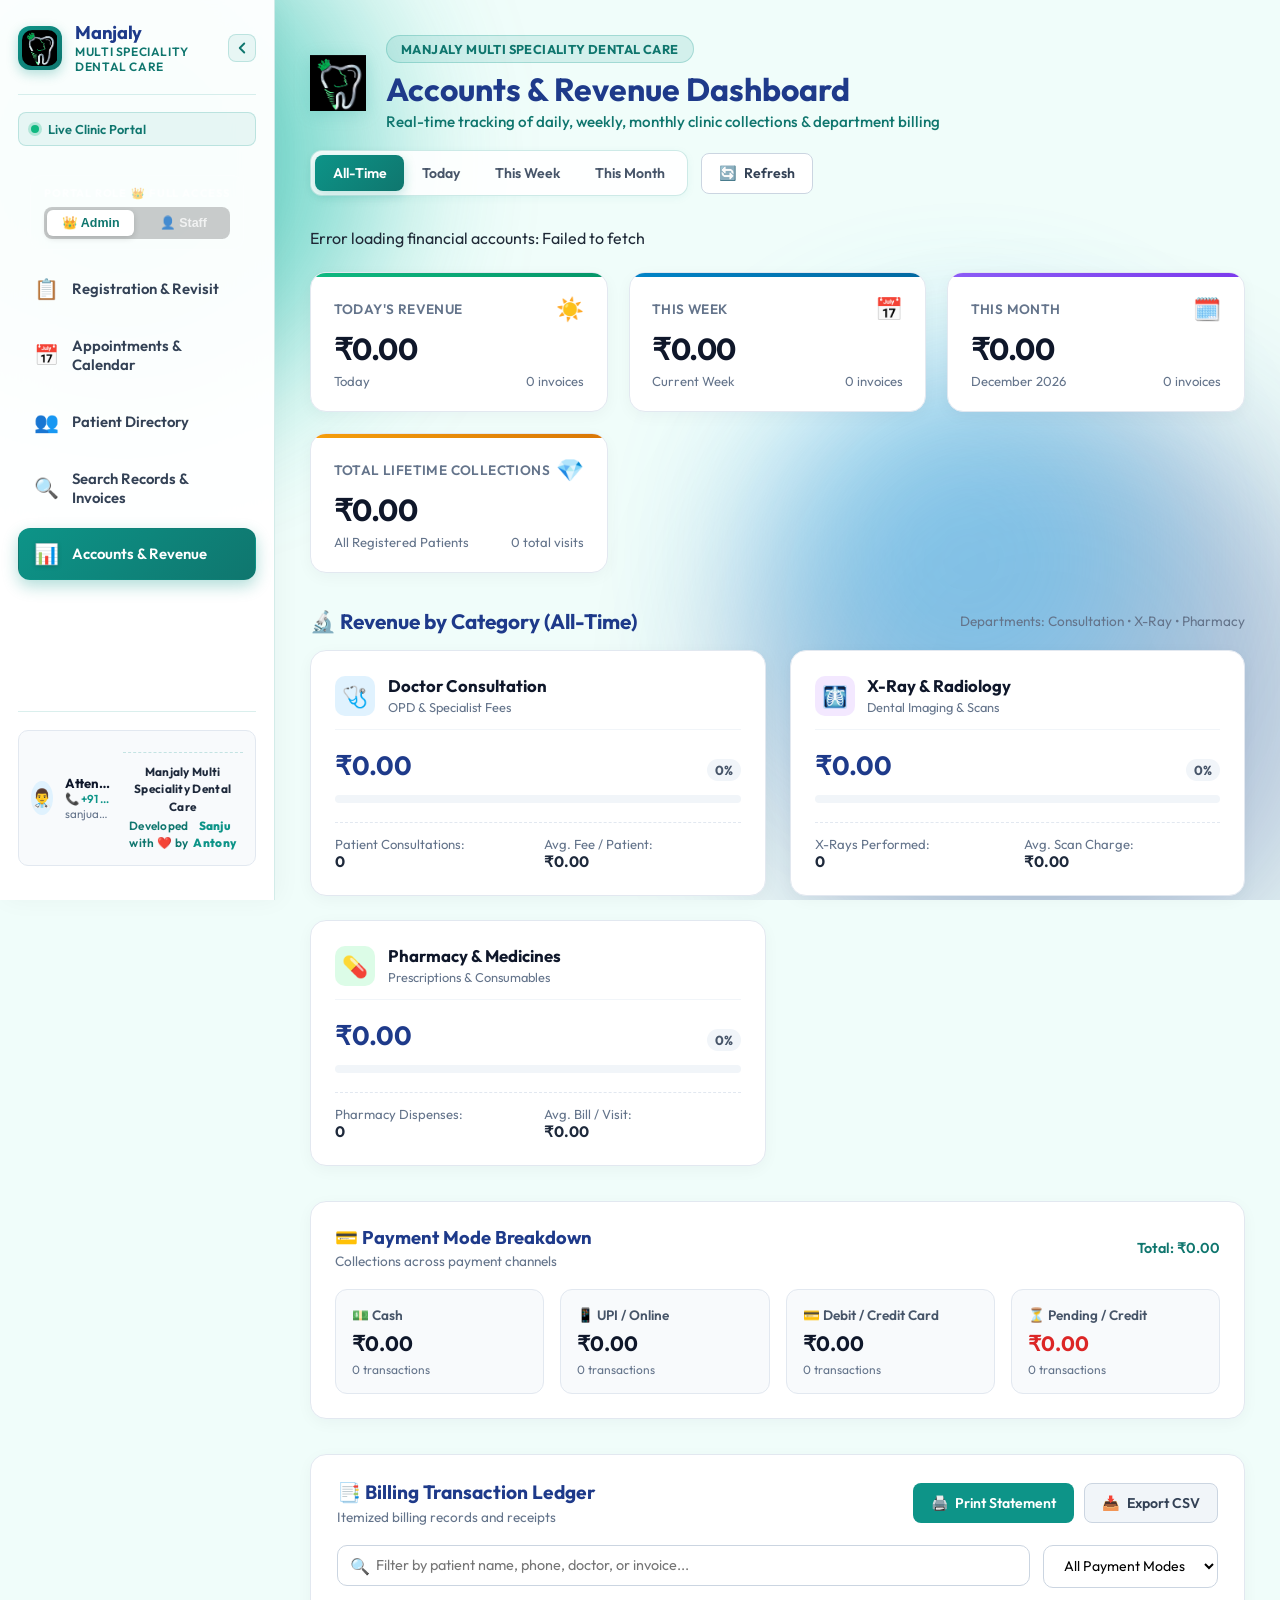
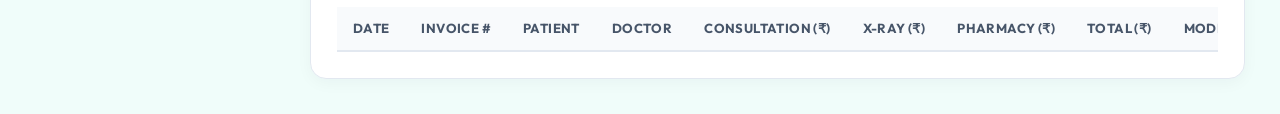
==== commit 6042734a: "Add Admin and Staff roles, treatment suggestions in website, fix invoice download in app, and setup " ====
--- a/accounts.html
+++ b/accounts.html
@@ -77,6 +77,7 @@
                     <div class="doctor-avatar-circle">👨‍⚕️</div>
                     <div class="doctor-meta-info">
                         <div class="doc-name">Attending Doctor</div>
+                        <div class="doc-phone"><a href="tel:9072467117" style="color: inherit; text-decoration: none;">📞 +91 9072467117</a> / <a href="tel:6238497517" style="color: inherit; text-decoration: none;">+91 6238497517</a></div>
                         <div class="doc-email">sanjuantony01@gmail.com</div>
                     </div>
                 <div class="sidebar-brand-credit">
--- a/style.css
+++ b/style.css
@@ -300,12 +300,29 @@
     transform: none;
 }
 
+/* Fix placeholder vs floating label overlap clash */
+.input-group input::placeholder,
+.input-group textarea::placeholder {
+    color: #94a3b8;
+    font-size: 0.95rem;
+    line-height: normal;
+    opacity: 0;
+    transition: opacity 0.2s ease;
+}
+
+.input-group input:focus::placeholder,
+.input-group textarea:focus::placeholder {
+    opacity: 0.8;
+}
+
 /* Floating label magic */
 .input-group input:focus ~ label,
 .input-group input:not(:placeholder-shown) ~ label,
 .input-group textarea:focus ~ label,
 .input-group textarea:not(:placeholder-shown) ~ label,
 .input-group select ~ label,
+.input-group input[type="date"] ~ label,
+.input-group input[type="time"] ~ label,
 .active-label {
     top: 0.35rem;
     transform: none !important;
@@ -2267,6 +2284,25 @@
 
 .btn-download-inv:hover {
     background: #1e40af;
+}
+
+.btn-whatsapp-inv {
+    background: #16a34a;
+    color: white;
+    padding: 0.7rem 1.4rem;
+    border: none;
+    border-radius: 10px;
+    font-weight: 600;
+    font-size: 0.95rem;
+    cursor: pointer;
+    display: inline-flex;
+    align-items: center;
+    gap: 0.5rem;
+    transition: all 0.2s;
+}
+
+.btn-whatsapp-inv:hover {
+    background: #15803d;
 }
 
 .btn-close-inv {
@@ -3564,6 +3600,15 @@
     overflow: hidden;
 }
 
+.doctor-meta-info .doc-phone {
+    font-size: 0.72rem;
+    color: #0d9488;
+    font-weight: 600;
+    white-space: nowrap;
+    text-overflow: ellipsis;
+    overflow: hidden;
+}
+
 .doctor-meta-info .doc-email {
     font-size: 0.72rem;
     color: #64748b;
@@ -4855,4 +4900,201 @@
     }
 }
 
-
+/* --- Universal Admin & Staff Role Switcher --- */
+.sidebar-role-container {
+    padding: 0.65rem 0.85rem;
+    margin: 0.5rem 0.75rem 0.75rem;
+    background: rgba(255, 255, 255, 0.08);
+    border: 1px solid rgba(255, 255, 255, 0.12);
+    border-radius: 12px;
+}
+.sidebar-role-label {
+    font-size: 0.68rem;
+    font-weight: 800;
+    letter-spacing: 0.8px;
+    color: rgba(255, 255, 255, 0.7);
+    margin-bottom: 0.4rem;
+    text-transform: uppercase;
+    display: flex;
+    justify-content: space-between;
+    align-items: center;
+}
+.sidebar-role-toggle {
+    display: flex;
+    gap: 0.35rem;
+    background: rgba(0, 0, 0, 0.2);
+    padding: 3px;
+    border-radius: 8px;
+}
+.role-btn {
+    flex: 1;
+    border: none;
+    background: transparent;
+    color: rgba(255, 255, 255, 0.75);
+    font-size: 0.78rem;
+    font-weight: 700;
+    padding: 0.35rem 0.5rem;
+    border-radius: 6px;
+    cursor: pointer;
+    transition: all 0.2s ease;
+    display: flex;
+    align-items: center;
+    justify-content: center;
+    gap: 0.25rem;
+}
+.role-btn:hover {
+    color: white;
+    background: rgba(255, 255, 255, 0.1);
+}
+.role-btn.active {
+    background: white;
+    color: #0f766e;
+    box-shadow: 0 2px 6px rgba(0, 0, 0, 0.15);
+}
+.sidebar-link.role-locked {
+    opacity: 0.65;
+}
+.sidebar-link.role-locked:hover {
+    opacity: 0.9;
+}
+.role-lock-badge {
+    margin-left: auto;
+    font-size: 0.68rem;
+    background: rgba(239, 68, 68, 0.18);
+    color: #f87171;
+    border: 1px solid rgba(239, 68, 68, 0.3);
+    padding: 1px 6px;
+    border-radius: 6px;
+    font-weight: 700;
+}
+.mobile-role-pill {
+    margin-left: auto;
+    margin-right: 0.5rem;
+    display: inline-flex;
+    align-items: center;
+    gap: 0.3rem;
+    padding: 0.25rem 0.65rem;
+    background: #f1f5f9;
+    border: 1px solid #cbd5e1;
+    border-radius: 20px;
+    font-size: 0.75rem;
+    font-weight: 700;
+    color: #0f766e;
+    cursor: pointer;
+}
+.admin-restricted-view {
+    text-align: center;
+    padding: 3.5rem 1.5rem;
+    max-width: 520px;
+    margin: 2rem auto;
+    background: white;
+    border-radius: 18px;
+    box-shadow: 0 10px 25px -5px rgba(0, 0, 0, 0.08);
+    border: 1px solid #fee2e2;
+}
+.admin-restricted-view .restricted-icon {
+    width: 64px;
+    height: 64px;
+    line-height: 64px;
+    margin: 0 auto 1.25rem;
+    background: #fef2f2;
+    border-radius: 50%;
+    font-size: 2rem;
+    color: #dc2626;
+}
+.admin-restricted-view h2 {
+    font-size: 1.4rem;
+    font-weight: 800;
+    color: #0f172a;
+    margin-bottom: 0.5rem;
+}
+.admin-restricted-view p {
+    font-size: 0.92rem;
+    color: #64748b;
+    margin-bottom: 1.5rem;
+    line-height: 1.5;
+}
+
+/* --- Treatments Suggestion & Quick Chips --- */
+.quick-treatments-bar {
+    display: flex;
+    gap: 0.45rem;
+    overflow-x: auto;
+    padding-bottom: 0.45rem;
+    margin-bottom: 0.5rem;
+    scrollbar-width: thin;
+}
+.quick-treatments-bar::-webkit-scrollbar {
+    height: 4px;
+}
+.quick-treatments-bar::-webkit-scrollbar-thumb {
+    background: #cbd5e1;
+    border-radius: 4px;
+}
+.treatment-chip {
+    flex-shrink: 0;
+    background: #f1f5f9;
+    color: #334155;
+    border: 1px solid #cbd5e1;
+    border-radius: 16px;
+    padding: 0.25rem 0.65rem;
+    font-size: 0.75rem;
+    font-weight: 600;
+    cursor: pointer;
+    transition: all 0.15s ease;
+}
+.treatment-chip:hover {
+    background: #e2e8f0;
+    border-color: #0d9488;
+    color: #0f766e;
+}
+.treatment-chip.active {
+    background: #ccfbf1;
+    border-color: #0d9488;
+    color: #0f766e;
+    font-weight: 700;
+}
+.treatment-suggest-wrap {
+    position: relative;
+    width: 100%;
+}
+.treatment-suggest-dropdown {
+    position: absolute;
+    top: 100%;
+    left: 0;
+    right: 0;
+    max-height: 240px;
+    overflow-y: auto;
+    background: white;
+    border: 1px solid #0d9488;
+    border-top: none;
+    border-radius: 0 0 10px 10px;
+    box-shadow: 0 10px 20px rgba(0, 0, 0, 0.12);
+    z-index: 1050;
+}
+.treatment-suggest-item {
+    padding: 0.55rem 0.9rem;
+    font-size: 0.85rem;
+    color: #1e293b;
+    cursor: pointer;
+    border-bottom: 1px solid #f1f5f9;
+    display: flex;
+    justify-content: space-between;
+    align-items: center;
+    transition: background 0.12s ease;
+}
+.treatment-suggest-item:hover,
+.treatment-suggest-item.highlighted {
+    background: #f0fdfa;
+    color: #0f766e;
+    font-weight: 600;
+}
+.treatment-suggest-item mark {
+    background: transparent;
+    color: #0f766e;
+    font-weight: 700;
+    text-decoration: underline;
+}
+
+
+
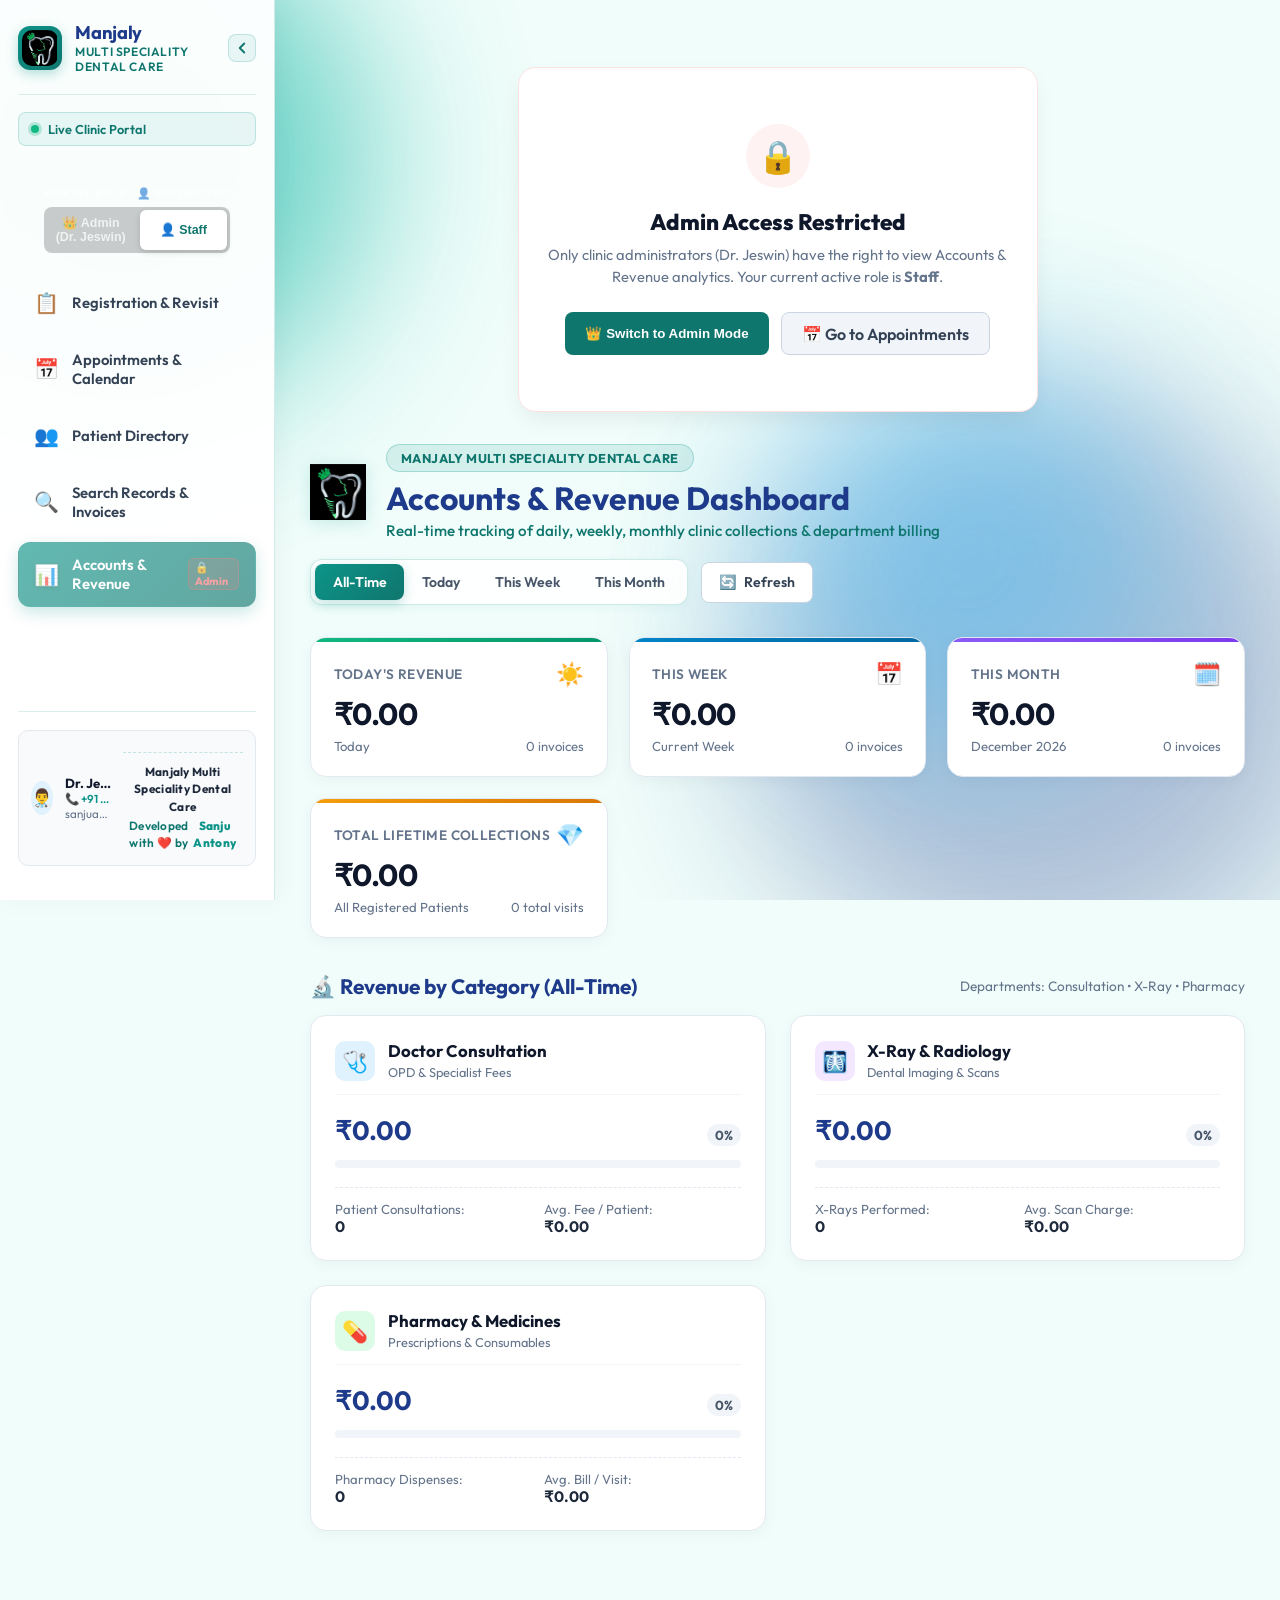
==== commit c3ef5024: "Default app and website to staff mode, remove 118022 from placeholders, and set admin owner name to " ====
--- a/accounts.html
+++ b/accounts.html
@@ -76,7 +76,7 @@
                 <div class="sidebar-doctor-card">
                     <div class="doctor-avatar-circle">👨‍⚕️</div>
                     <div class="doctor-meta-info">
-                        <div class="doc-name">Attending Doctor</div>
+                        <div class="doc-name">Dr. Jeswin (Owner &amp; Admin)</div>
                         <div class="doc-phone"><a href="tel:9072467117" style="color: inherit; text-decoration: none;">📞 +91 9072467117</a> / <a href="tel:6238497517" style="color: inherit; text-decoration: none;">+91 6238497517</a></div>
                         <div class="doc-email">sanjuantony01@gmail.com</div>
                     </div>
--- a/style.css
+++ b/style.css
@@ -1994,6 +1994,19 @@
     margin: 0 auto 6px auto;
 }
 
+.inv-sign-wrap {
+    display: flex;
+    justify-content: center;
+    align-items: flex-end;
+    gap: 8px;
+    margin-bottom: 4px;
+}
+
+.inv-sign-wrap .inv-seal-img {
+    display: inline-block !important;
+    margin: 0 !important;
+}
+
 /* Hide Pharmacy & Stock Navigation Link */
 .sidebar-link[href="pharmacy.html"] {
     display: none !important;
@@ -2493,6 +2506,11 @@
         max-width: 140px !important;
         display: block !important;
         margin: 0 auto 6px auto !important;
+    }
+
+    body.printing-invoice .inv-sign-wrap .inv-seal-img {
+        display: inline-block !important;
+        margin: 0 4px !important;
     }
 
     body.printing-invoice .inv-sign-space {
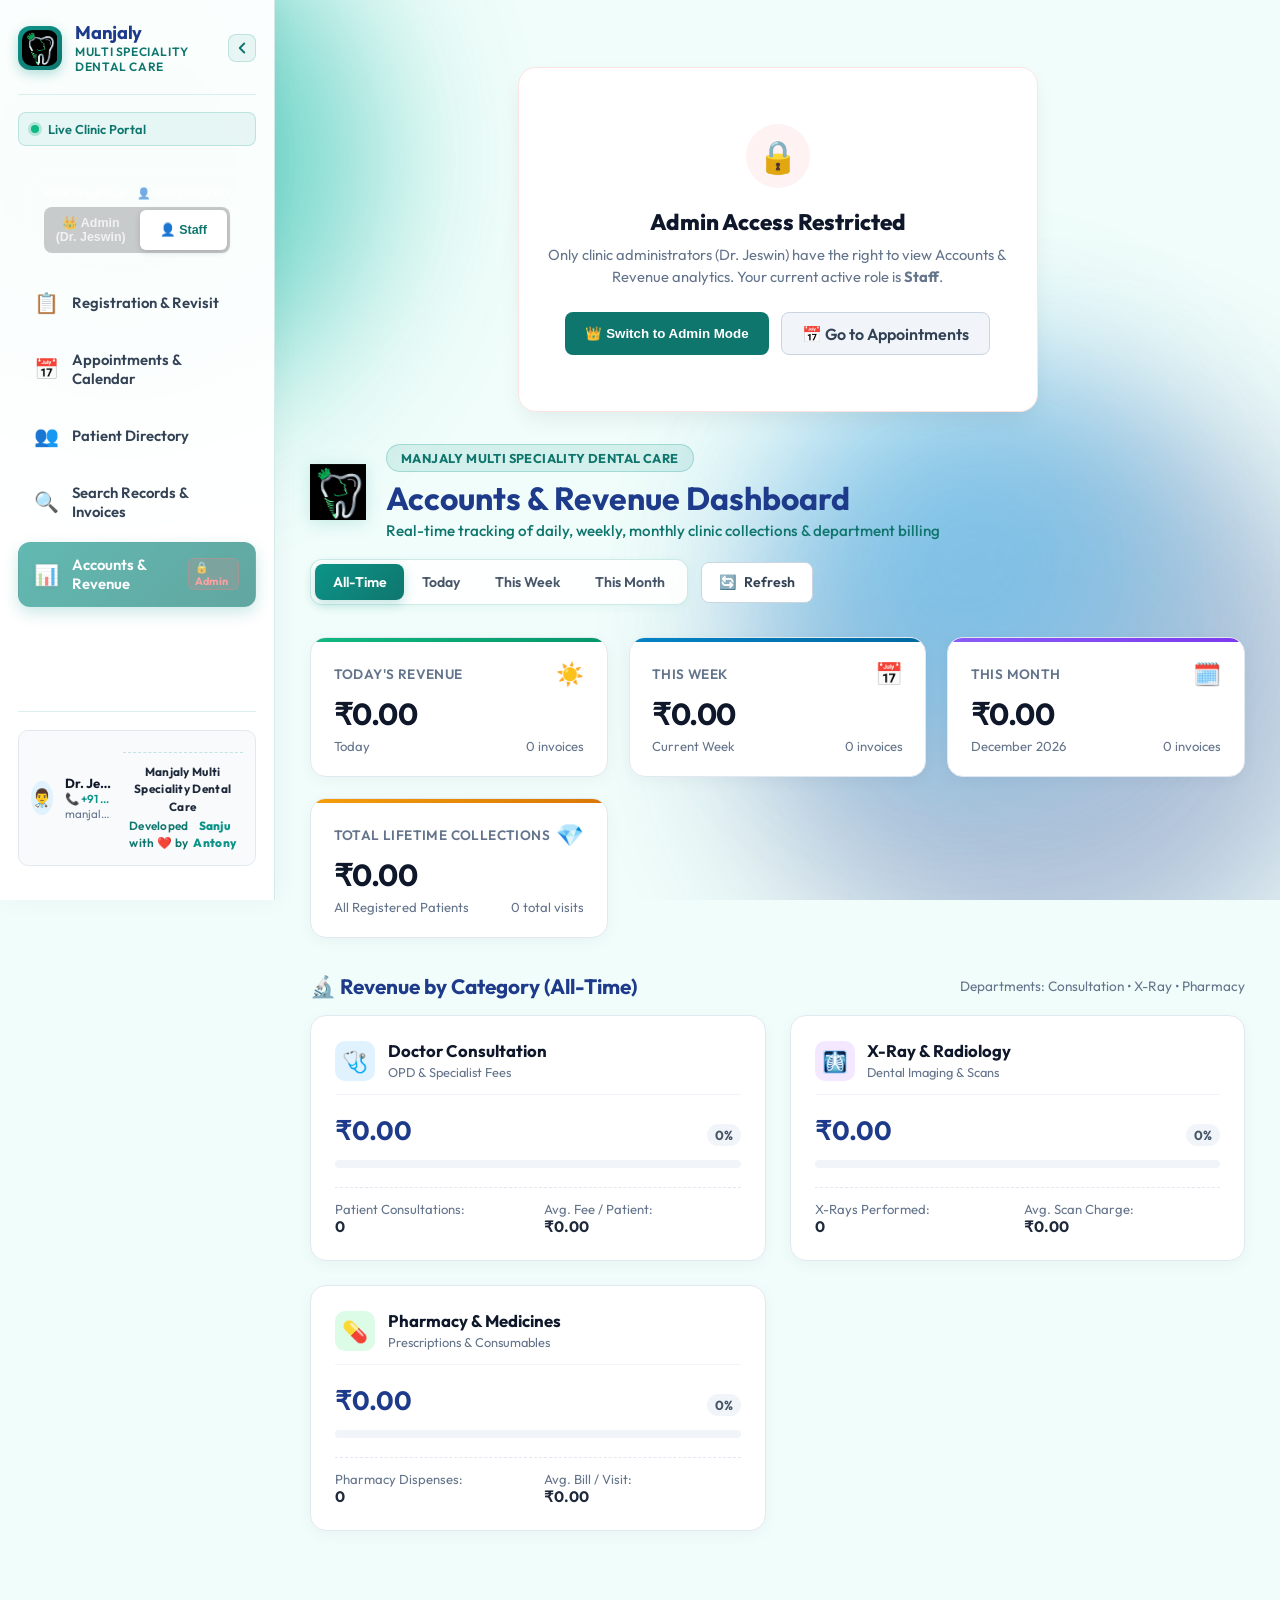
==== commit 8f914ead: "fix: sync appointments to phone connected Google Calendar, preserve registered patient OP numbers, a" ====
--- a/accounts.html
+++ b/accounts.html
@@ -78,7 +78,7 @@
                     <div class="doctor-meta-info">
                         <div class="doc-name">Dr. Jeswin (Owner &amp; Admin)</div>
                         <div class="doc-phone"><a href="tel:9072467117" style="color: inherit; text-decoration: none;">📞 +91 9072467117</a> / <a href="tel:6238497517" style="color: inherit; text-decoration: none;">+91 6238497517</a></div>
-                        <div class="doc-email">sanjuantony01@gmail.com</div>
+                        <div class="doc-email">manjalymdc@gmail.com</div>
                     </div>
                 <div class="sidebar-brand-credit">
                     <div class="credit-clinic-name">Manjaly Multi Speciality Dental Care</div>
--- a/style.css
+++ b/style.css
@@ -238,6 +238,55 @@
     font-size: 1.5rem;
 }
 
+.already-registered-alert {
+    display: flex;
+    align-items: center;
+    gap: 0.9rem;
+    background: #ecfdf5;
+    border: 1.5px solid #10b981;
+    border-radius: 12px;
+    padding: 0.85rem 1.2rem;
+    margin-bottom: 1.25rem;
+    box-shadow: 0 4px 12px rgba(16, 185, 129, 0.12);
+    animation: fadeIn 0.3s ease-in-out;
+}
+
+.already-registered-alert .alert-icon {
+    font-size: 1.5rem;
+    line-height: 1;
+    flex-shrink: 0;
+}
+
+.already-registered-alert .alert-body {
+    flex: 1;
+}
+
+.already-registered-alert .alert-title {
+    font-weight: 700;
+    color: #065f46;
+    font-size: 0.95rem;
+    margin-bottom: 0.2rem;
+    letter-spacing: 0.2px;
+}
+
+.already-registered-alert .alert-desc {
+    color: #047857;
+    font-size: 0.88rem;
+    line-height: 1.4;
+}
+
+.op-suggested-tag {
+    display: inline-block;
+    background: #0f766e;
+    color: #ffffff;
+    padding: 0.18rem 0.6rem;
+    border-radius: 6px;
+    font-weight: 700;
+    letter-spacing: 0.5px;
+    margin: 0 0.25rem;
+    box-shadow: 0 2px 4px rgba(15, 118, 110, 0.2);
+}
+
 .input-grid {
     display: grid;
     grid-template-columns: 1fr 1fr;
@@ -640,6 +689,85 @@
     background: var(--primary-color);
     color: white;
     transform: scale(1.04);
+}
+
+/* Custom Charges Dynamic Row */
+.custom-charges-list {
+    display: flex;
+    flex-direction: column;
+    gap: 8px;
+}
+
+.custom-charge-row {
+    display: flex;
+    gap: 10px;
+    align-items: center;
+    background: #ffffff;
+    padding: 8px 12px;
+    border-radius: 8px;
+    border: 1px solid #e2e8f0;
+    box-shadow: 0 1px 3px rgba(0,0,0,0.04);
+    animation: fadeInCharge 0.2s ease-out;
+}
+
+@keyframes fadeInCharge {
+    from { opacity: 0; transform: translateY(-4px); }
+    to { opacity: 1; transform: translateY(0); }
+}
+
+.custom-charge-row .charge-title-input {
+    flex: 2;
+    padding: 8px 12px;
+    border: 1.5px solid #cbd5e1;
+    border-radius: 6px;
+    font-size: 0.88rem;
+    color: #1e293b;
+    outline: none;
+    transition: border-color 0.2s;
+}
+
+.custom-charge-row .charge-title-input:focus {
+    border-color: var(--primary-teal);
+}
+
+.custom-charge-row .charge-amt-input {
+    flex: 1;
+    min-width: 100px;
+    max-width: 160px;
+    padding: 8px 12px;
+    border: 1.5px solid #cbd5e1;
+    border-radius: 6px;
+    font-size: 0.88rem;
+    font-weight: 600;
+    color: #0f172a;
+    outline: none;
+    transition: border-color 0.2s;
+}
+
+.custom-charge-row .charge-amt-input:focus {
+    border-color: var(--primary-teal);
+}
+
+.custom-charge-row .btn-remove-charge {
+    background: #fee2e2;
+    color: #dc2626;
+    border: 1px solid #fca5a5;
+    border-radius: 6px;
+    width: 34px;
+    height: 34px;
+    cursor: pointer;
+    font-size: 1.1rem;
+    line-height: 1;
+    display: flex;
+    align-items: center;
+    justify-content: center;
+    transition: all 0.15s ease;
+}
+
+.custom-charge-row .btn-remove-charge:hover {
+    background: #dc2626;
+    color: #ffffff;
+    border-color: #b91c1c;
 }
 
 .dob-age-badge {
@@ -5114,5 +5242,118 @@
     text-decoration: underline;
 }
 
-
-
+/* --- Registered Patient Suggestions for Appointment Form --- */
+.patient-suggest-wrap {
+    position: relative;
+    width: 100%;
+}
+.patient-suggest-dropdown {
+    position: absolute;
+    top: 100%;
+    left: 0;
+    right: 0;
+    max-height: 260px;
+    overflow-y: auto;
+    background: #ffffff;
+    border: 1.5px solid #0d9488;
+    border-top: none;
+    border-radius: 0 0 10px 10px;
+    box-shadow: 0 14px 28px rgba(13, 148, 136, 0.15), 0 8px 16px rgba(0, 0, 0, 0.08);
+    z-index: 1050;
+}
+.patient-suggest-item {
+    padding: 0.65rem 0.95rem;
+    font-size: 0.88rem;
+    color: #1e293b;
+    cursor: pointer;
+    border-bottom: 1px solid #f1f5f9;
+    display: flex;
+    justify-content: space-between;
+    align-items: center;
+    gap: 0.75rem;
+    transition: background 0.12s ease;
+}
+.patient-suggest-item:hover,
+.patient-suggest-item.highlighted {
+    background: #f0fdfa;
+    color: #0f766e;
+}
+.patient-suggest-item mark {
+    background: transparent;
+    color: #0d9488;
+    font-weight: 700;
+    text-decoration: underline;
+}
+.patient-suggest-main {
+    display: flex;
+    flex-direction: column;
+    gap: 2px;
+}
+.patient-suggest-name {
+    font-weight: 600;
+    color: #0f172a;
+}
+.patient-suggest-phone {
+    font-size: 0.78rem;
+    color: #64748b;
+}
+.patient-suggest-meta {
+    display: flex;
+    align-items: center;
+    gap: 0.5rem;
+}
+.patient-suggest-op {
+    background: #ccfbf1;
+    color: #0f766e;
+    padding: 2px 7px;
+    border-radius: 6px;
+    font-weight: 700;
+    font-size: 0.72rem;
+    letter-spacing: 0.3px;
+    white-space: nowrap;
+}
+.registered-patient-pill {
+    grid-column: 1 / -1;
+    display: flex;
+    align-items: center;
+    gap: 0.65rem;
+    background: linear-gradient(135deg, #ecfdf5 0%, #d1fae5 100%);
+    border: 1.5px solid #34d399;
+    color: #065f46;
+    padding: 0.6rem 1rem;
+    border-radius: 8px;
+    font-size: 0.88rem;
+    font-weight: 500;
+    animation: fadeIn 0.25s ease-in-out;
+}
+.registered-patient-pill .pill-icon {
+    display: inline-flex;
+    align-items: center;
+    justify-content: center;
+    width: 20px;
+    height: 20px;
+    background: #10b981;
+    color: #ffffff;
+    border-radius: 50%;
+    font-size: 0.72rem;
+    font-weight: 800;
+}
+.registered-patient-pill strong {
+    font-weight: 700;
+    color: #047857;
+}
+.btn-clear-suggested {
+    margin-left: auto;
+    background: none;
+    border: none;
+    color: #047857;
+    font-size: 1.3rem;
+    cursor: pointer;
+    padding: 0 4px;
+    line-height: 1;
+    opacity: 0.7;
+    transition: opacity 0.15s;
+}
+.btn-clear-suggested:hover {
+    opacity: 1;
+}
